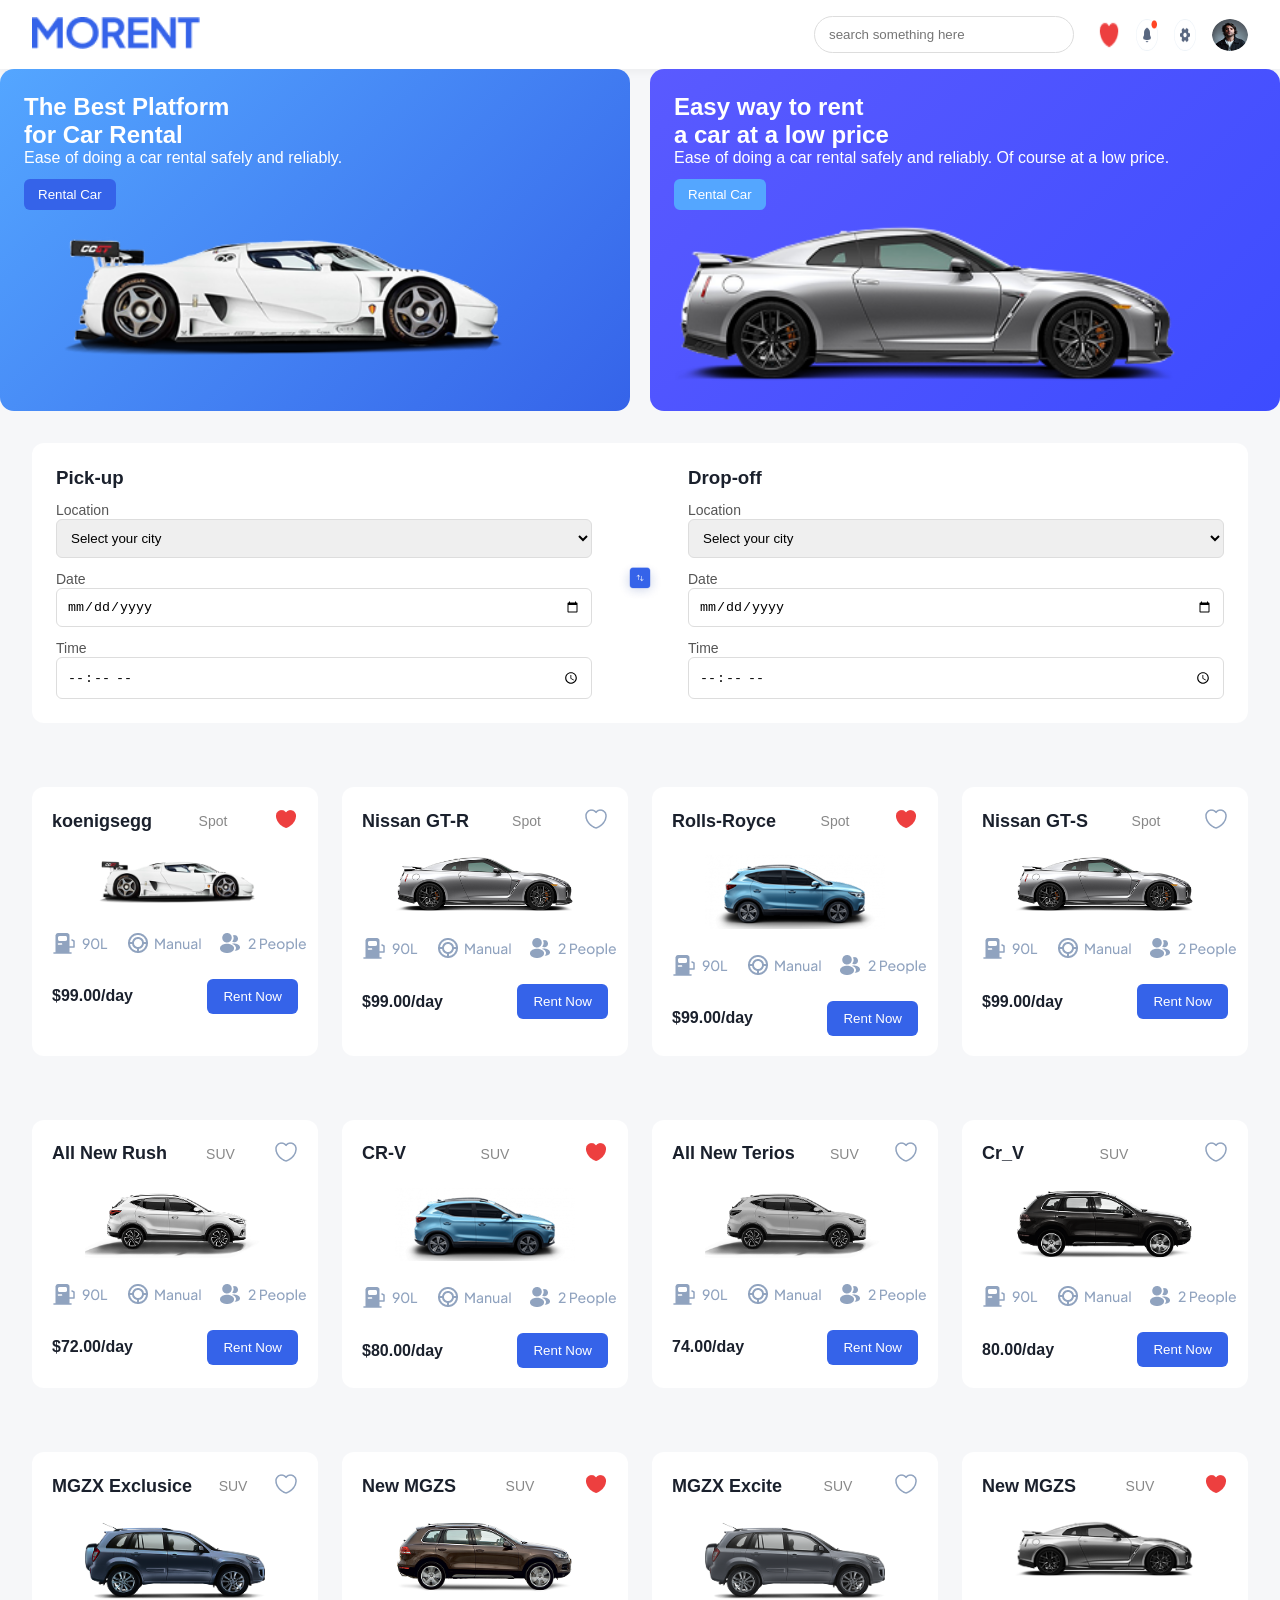
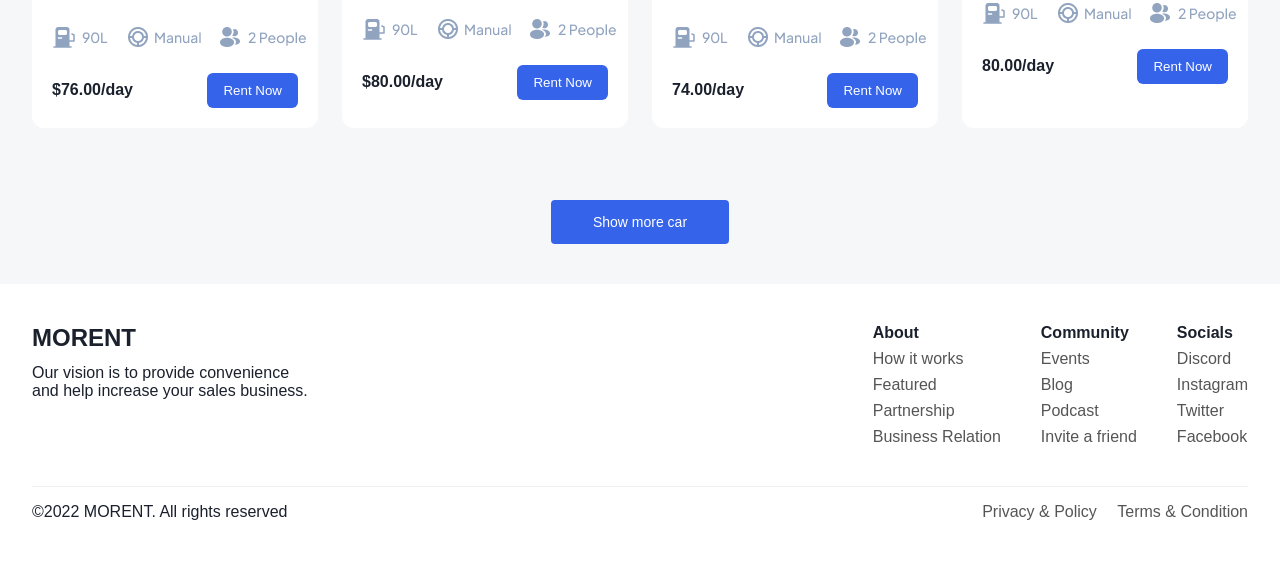
==== index.html @ 92821977 "[finalproject2]correcting my responsiveness and the html" ====
<!doctype html>
<html lang="en">
  <head>
    <meta charset="UTF-8" />
    <meta name="viewport" content="width=device-width, initial-scale=1.0" />
    <title>Car Rent Website Design</title>
    <link rel="stylesheet" href="styles/style.css" />
  </head>
  <body class="home-page">
    <header>
      <div>
        <img src="assets/Logo.png" alt="Logo" />
      </div>

      <nav id="navbar">
        <div class="nav-center">
          <form action="search">
            <input type="search" placeholder="search something here" aria-label="search" />
          </form>
        </div>

        <div class="nav-right">
          <img src="assets/Like.png" alt="like" class="nav-icon" />
          <img src="assets/Notification.png" alt="notification" class="nav-icon"/>
          <img src="assets/Settings.png" alt="setting" class="nav-icon" />
          <img src="assets/Profil.png" alt="profil" class="profil" />
        </div>

        <div class="mobile-nav mobile-only">
            <input type="search" placeholder="Search here..." class="mobile-search">
            <button class="mobile-menu">☰</button>
          </div>
      </nav>
    </header>

    <main>
      <section class="hero">
        <div class="hero-card blue">
          <h2>The Best Platform<br />for Car Rental</h2>
          <p>Ease of doing a car rental safely and reliably.</p>
          <button class="rent-you">Rental Car</button>
          <img src="assets/image 7.png" alt="car-image" />
        </div>
        <div class="hero-card dark">
          <h2>Easy way to rent<br />a car at a low price</h2>
          <p>
            Ease of doing a car rental safely and reliably. Of course at a low
            price.
          </p>
          <button class="rent-her">Rental Car</button>
          <img src="assets/image 8 (1).png" alt="car-image" />
        </div>
      </section>

      <section class="booking-section">
        <div class="pickup">
          <h3>Pick-up</h3>

          <div class="field">
            <label for="pickup-location">Location</label>
            <select id="pickup-location">
              <option>Select your city</option>
            </select>
          </div>

          <div class="field">
            <label for="pickup-date">Date</label>
            <input type="date" id="pickup-date" />
          </div>

          <div class="field">
            <label for="pickup-time">Time</label>
            <input type="Time" id="pickup-time" />
          </div>
        </div>

        <div class="switch-box">
          <img src="assets/Switch.png" alt="switch-box" />
        </div>

        <div class="pick-off">
          <h3>Drop-off</h3>

          <div class="field">
            <label for="pickup-location">Location</label>
            <select id="pickup-location">
              <option>Select your city</option>
            </select>
          </div>

          <div class="field">
            <label for="pickup-date">Date</label>
            <input type="date" id="pickup-date" />
          </div>

          <div class="field">
            <label for="pickup-time">Time</label>
            <input type="Time" id="pickup-time" />
          </div>
        </div>
      </section>

      <section class="spot">
        <div class="cards">
          <div class="car-header">
            <h3 class="car-name">koenigsegg</h3>
            <p class="car-type">Spot</p>
            <div>
              <img src="assets/Like.png" alt="like" />
            </div>
          </div>

          <div class="car-img">
            <img src="assets/image 7.png" alt="koenigsegg" />
          </div>
          <div>
            <img src="assets/Spesification.png" alt="" />
          </div>

          <div class="car-footer">
            <p class="price"><strong>$99.00/day</strong></p>
            <button class="rent-btn">Rent Now</button>
          </div>
        </div>

        <div class="cards">
          <div class="car-header">
            <h3 class="car-name">Nissan GT-R</h3>
            <p class="car-type">Spot</p>
            <div>
              <img src="assets/heart 2.png" alt="like" />
            </div>
          </div>

          <div class="car-img">
            <img src="assets/image 8.png" alt="Nissan GT-R" />
          </div>

          <div class="car-feature">
            <img src="assets/Spesification.png" alt="capacity" />
          </div>

          <div class="car-footer">
            <p class="price"><strong>$99.00/day</strong></p>
            <button class="rent-btn">Rent Now</button>
          </div>
        </div>

        <div class="cards">
          <div class="car-header">
            <h3 class="car-name">Rolls-Royce</h3>
            <p class="car-type">Spot</p>
            <div>
              <img src="assets/Like.png" alt="like" />
            </div>
          </div>

          <div class="car-img">
            <img src="assets/Car (1).png" alt="Rolls-Royce" />
          </div>

          <div class="car-feature">
            <img src="assets/Spesification.png" alt="capacity" />
          </div>

          <div class="car-footer">
            <p class="price"><strong>$99.00/day</strong></p>
            <button class="rent-btn">Rent Now</button>
          </div>
        </div>

        <div class="cards">
          <div class="car-header">
            <h3 class="car-name">Nissan GT-S</h3>
            <p class="car-type">Spot</p>
            <div>
              <img src="assets/heart 2.png" alt="like" />
            </div>
          </div>

          <div class="car-img">
            <img src="assets/image 8.png" alt="Nissan GT-R" />
          </div>

          <div class="car-feature">
            <img src="assets/Spesification.png" alt="capacity" />
          </div>

          <div class="car-footer">
            <p class="price"><strong>$99.00/day</strong></p>
            <button class="rent-btn">Rent Now</button>
          </div>
        </div>
      </section>

      <section class="suv">
        <div class="cards">
          <div class="car-header">
            <h3 class="car-name">All New Rush</h3>
            <p class="car-type">SUV</p>
            <div>
              <img src="assets/heart 2.png" alt="like" />
            </div>
          </div>

          <div class="car-img">
            <img src="assets/Car (2).png" alt="img-car" />
          </div>

          <div class="car-feature">
            <img src="assets/Spesification.png" alt="capacity" />
          </div>

          <div class="car-footer">
            <p class="price"><strong>$72.00/day</strong></p>
            <button class="rent-btn">Rent Now</button>
          </div>
        </div>

        <div class="cards">
          <div class="car-header">
            <h3 class="car-name">CR-V</h3>
            <p class="car-type">SUV</p>
            <div>
              <img src="assets/Like.png" alt="like" />
            </div>
          </div>

          <div class="car-img">
            <img src="assets/Car (3).png" alt="CR-V" />
          </div>

          <div class="car-feature">
            <img src="assets/Spesification.png" alt="capacity" />
          </div>

          <div class="car-footer">
            <p class="price"><strong>$80.00/day</strong></p>
            <button class="rent-btn">Rent Now</button>
          </div>
        </div>

        <div class="cards">
          <div class="car-header">
            <h3 class="car-name">All New Terios</h3>
            <p class="car-type">SUV</p>
            <div>
              <img src="assets/heart 2.png" alt="like" />
            </div>
          </div>

          <div class="car-img">
            <img src="assets/Car (4).png" alt="All New Terios" />
          </div>

          <div class="car-feature">
            <img src="assets/Spesification.png" alt="capacity" />
          </div>

          <div class="car-footer">
            <p class="price"><strong>74.00/day</strong></p>
            <button class="rent-btn">Rent Now</button>
          </div>
        </div>

        <div class="cards">
          <div class="car-header">
            <h3 class="car-name">Cr_V</h3>
            <p class="car-type">SUV</p>
            <div>
              <img src="assets/heart 2.png" alt="like" />
            </div>
          </div>

          <div class="car-img">
            <img src="assets/Car (5).png" alt="All New Terios" />
          </div>

          <div class="car-feature">
            <img src="assets/Spesification.png" alt="capacity" />
          </div>

          <div class="car-footer">
            <p class="price"><strong>80.00/day</strong></p>
            <button class="rent-btn">Rent Now</button>
          </div>
        </div>
      </section>

      <section class="suv-two">
        <div class="cards">
          <div class="car-header">
            <h3 class="car-name">MGZX Exclusice</h3>
            <p class="car-type">SUV</p>
            <div>
              <img src="assets/heart 2.png" alt="like" />
            </div>
          </div>

          <div class="car-img">
            <img src="assets/Car (6).png" alt="MGZX Exclusice" />
          </div>

          <div class="car-feature">
            <img src="assets/Spesification.png" alt="capacity" />
          </div>

          <div class="car-footer">
            <p class="price"><strong>$76.00/day</strong></p>
            <button class="rent-btn">Rent Now</button>
          </div>
        </div>

        <div class="cards">
          <div class="car-header">
            <h3 class="car-name">New MGZS</h3>
            <p class="car-type">SUV</p>
            <div>
              <img src="assets/Like.png" alt="like" />
            </div>
          </div>

          <div class="car-img">
            <img src="assets/Car (7).png" alt="New MGZS" />
          </div>

          <div class="car-feature">
            <img src="assets/Spesification.png" alt="capacity" />
          </div>

          <div class="car-footer">
            <p class="price"><strong>$80.00/day</strong></p>
            <button class="rent-btn">Rent Now</button>
          </div>
        </div>

        <div class="cards">
          <div class="car-header">
            <h3 class="car-name">MGZX Excite</h3>
            <p class="car-type">SUV</p>
            <div>
              <img src="assets/heart 2.png" alt="like" />
            </div>
          </div>

          <div class="car-img">
            <img src="assets/Car (8).png" alt="MGZX Excite" />
          </div>

          <div class="car-feature">
            <img src="assets/Spesification.png" alt="capacity" />
          </div>

          <div class="car-footer">
            <p class="price"><strong>74.00/day</strong></p>
            <button class="rent-btn">Rent Now</button>
          </div>
        </div>

        <div class="cards">          <div class="car-header">
            <h3 class="car-name">New MGZS</h3>
            <p class="car-type">SUV</p>
            <div>
              <img src="assets/Like.png" alt="like" />
            </div>
          </div>

          <div class="car-img">
            <img src="assets/Car (9).png" alt="New MGZS" />
          </div>

          <div class="car-feature">
            <img src="assets/Spesification.png" alt="capacity" />
          </div>

          <!--car-footer-->
          <div class="car-footer">
            <p class="price"><strong>80.00/day</strong></p>
            <button class="rent-btn">Rent Now</button>
          </div>
        </div>
      </section>
          
      <div class="show-more-wrapper">
       <a href="./Final2/index.html"><button class="show-more-btn">Show more car</button></a>
     </div>

      <footer class="footer">
        <div class="footer-container">
          <!-- Left: Brand -->
          <div class="footer-brand">
            <h2>MORENT</h2>
            <p>
              Our vision is to provide convenience<br />
              and help increase your sales business.
            </p>
          </div>

          <!-- Right: Links -->
          <div class="footer-links">
            <div class="footer-column">
              <h4>About</h4>
              <ul>
                <li>How it works</li>
                <li>Featured</li>
                <li>Partnership</li>
                <li>Business Relation</li>
              </ul>
            </div>

            <div class="footer-column">
              <h4>Community</h4>
              <ul>
                <li>Events</li>
                <li>Blog</li>
                <li>Podcast</li>
                <li>Invite a friend</li>
              </ul>
            </div>

            <div class="footer-column">
              <h4>Socials</h4>
              <ul>
                <li>Discord</li>
                <li>Instagram</li>
                <li>Twitter</li>
                <li>Facebook</li>
              </ul>
            </div>
          </div>
        </div>

        <!-- Bottom -->
        <div class="footer-bottom">
          <p>©️2022 MORENT. All rights reserved</p>

          <div class="footer-policy">
            <a href="#">Privacy & Policy</a>
            <a href="#">Terms & Condition</a>
          </div>
        </div>
      </footer>
    </main>
  </body>
</html>
---- styles/style.css ----
* {
  margin: 0;
  padding: 0;
  box-sizing: border-box;
}

body {
  font-family: Poppins, sans-serif;
  background: #f6f7f9;
  color: #1a202c;
}

header {
  background: #fff;
  padding: 16px 32px;
  display: flex;
  align-items: center;
  justify-content: space-between;
  box-shadow: 0 2px 10px rgba(0, 0, 0, 0.05);
}

header img {
  height: 32px;
}

#navbar {
  display: flex;
  align-items: center;
  gap: 24px;
}

.nav-center input {
  padding: 10px 14px;
  width: 260px;
  border-radius: 20px;
  border: 1px solid #ddd;
  outline: none;
}

.nav-right {
  display: flex;
  align-items: center;
  gap: 16px;
}

.nav-icon {
  width: 22px;
  cursor: pointer;
}

.desktop-only {
  display: inline-block;
}

.mobile-nav {
  display: none;
}

.profil {
  width: 36px;
  border-radius: 50%;
}

.hero {
  display: grid;
  grid-template-columns: repeat(2, 1fr);
  gap: 20px;
  margin-bottom: 24px;
}

.hero-card {
  border-radius: 14px;
  padding: 24px;
  color: #fff;
  position: relative;
}

.hero-card img {
  margin-top: 12px;
  width: 87%;
}

.blue {
  background: linear-gradient(135deg, #54a6ff, #3563e9);
}

.dark {
  background: linear-gradient(135deg, #5a5aff, #3d4cff);
}

.hero-card button {
  margin-top: 12px;
  padding: 8px 14px;
  border: none;
  border-radius: 6px;
  cursor: pointer;
}

.filter {
  display: flex;
  justify-content: space-between;
  align-items: center;
  background: #fff;
  padding: 16px;
  border-radius: 12px;
  margin-bottom: 24px;
}

.swap {
  background: #3563e9;
  color: #fff;
  border: none;
  padding: 10px;
  border-radius: 50%;
}

.booking-section {
  background: #fff;
  margin: 32px;
  padding: 24px;
  border-radius: 12px;
  display: flex;
  align-items: center;
  justify-content: space-between;
  gap: 24px;
}

.pickup,
.pick-off {
  flex: 1;
}

.field {
  margin-top: 12px;
}

.field label {
  font-size: 14px;
  color: #555;
}

.field input,
.field select {
  width: 100%;
  padding: 10px;
  border-radius: 6px;
  border: 1px solid #ddd;
}

.switch-box img {
  width: 48px;
}

.spot,
.suv,
.suv-two {
  display: grid;
  grid-template-columns: repeat(auto-fit, minmax(250px, 1fr));
  gap: 24px;
  padding: 32px;
}

.cards {
  background: #fff;
  padding: 20px;
  border-radius: 12px;
}

.car-header {
  display: flex;
  justify-content: space-between;
  align-items: center;
}

.car-name {
  font-size: 18px;
  font-weight: 600;
}

.car-type {
  font-size: 14px;
  color: #888;
}

.car-img {
  text-align: center;
  margin: 20px 0;
}

.car-img img {
  max-width: 180px;
}

.car-feature {
  display: inline-block;
  margin-right: 12px;
}

.car-footer {
  display: flex;
  justify-content: space-between;
  align-items: center;
  margin-top: 20px;
}

.rent-her {
  background: #54a6ff;
  color: #fff;
}

.rent-you {
  background: #3563e9;
  color: #fff;
}

.rent-btn {
  background: #3563e9;
  color: #fff;
  border: none;
  padding: 10px 16px;
  border-radius: 6px;
  cursor: pointer;
}

.show-more-wrapper {
  display: flex;
  justify-content: center; 
  align-items: center;
  margin: 40px 0;          
}

.show-more-btn {
  background-color: #3563e9;
  color: white;
  padding: 12px 40px;
  border: 2px solid #3563e9;
  border-radius: 4px;
  font-size: 14px;
  cursor: pointer;
  transition: 0.3s ease;
}

.show-more-btn:hover {
  background-color: white;
  color: #3563e9;
}

.footer {
  background: #fff;
  padding: 40px 32px;
  margin-top: 40px;
}

.footer-container {
  display: flex;
  justify-content: space-between;
  flex-wrap: wrap;
  gap: 32px;
}

.footer-brand h2 {
  margin-bottom: 12px;
}

.footer-links {
  display: flex;
  gap: 40px;
}

.footer-column ul {
  list-style: none;
}

.footer-column li {
  margin: 8px 0;
  color: #555;
}

.footer-bottom {
  margin-top: 32px;
  display: flex;
  justify-content: space-between;
  border-top: 1px solid #eee;
  padding-top: 16px;
}

.footer-policy a {
  margin-left: 16px;
  text-decoration: none;
  color: #555;
}

@media (max-width: 768px) {
  .desktop-only {
    display: none;
  }

  .mobile-only {
    display: flex;
    gap: 10px;
    align-items: center;
  }

  .mobile-search {
    flex: 1;
    padding: 8px 12px;
    border-radius: 20px;
    border: 1px solid #ccc;
  }

  .mobile-menu {
    padding: 8px 12px;
    border-radius: 50%;
    background: #3563e9;
    color: white;
    border: none;
    font-size: 1.2rem;
    cursor: pointer;
  }

  .nav-right {
    display: none;
  }

  .nav-center {
    display: none;
  }

  header {
    flex-direction: column;
    gap: 16px;
  }

  .hero {
    display: flex;
    flex-direction: column;
    justify-content: center;
  }

  .hero-card.dark {
    display: none;
 }

  .hero img {
    margin-top: 20px;
  }

  .booking-section {
    flex-direction: column;
  }

  .footer-container {
    flex-direction: column;
  }

  .footer-bottom {
    flex-direction: column;
    gap: 12px;
  }
}
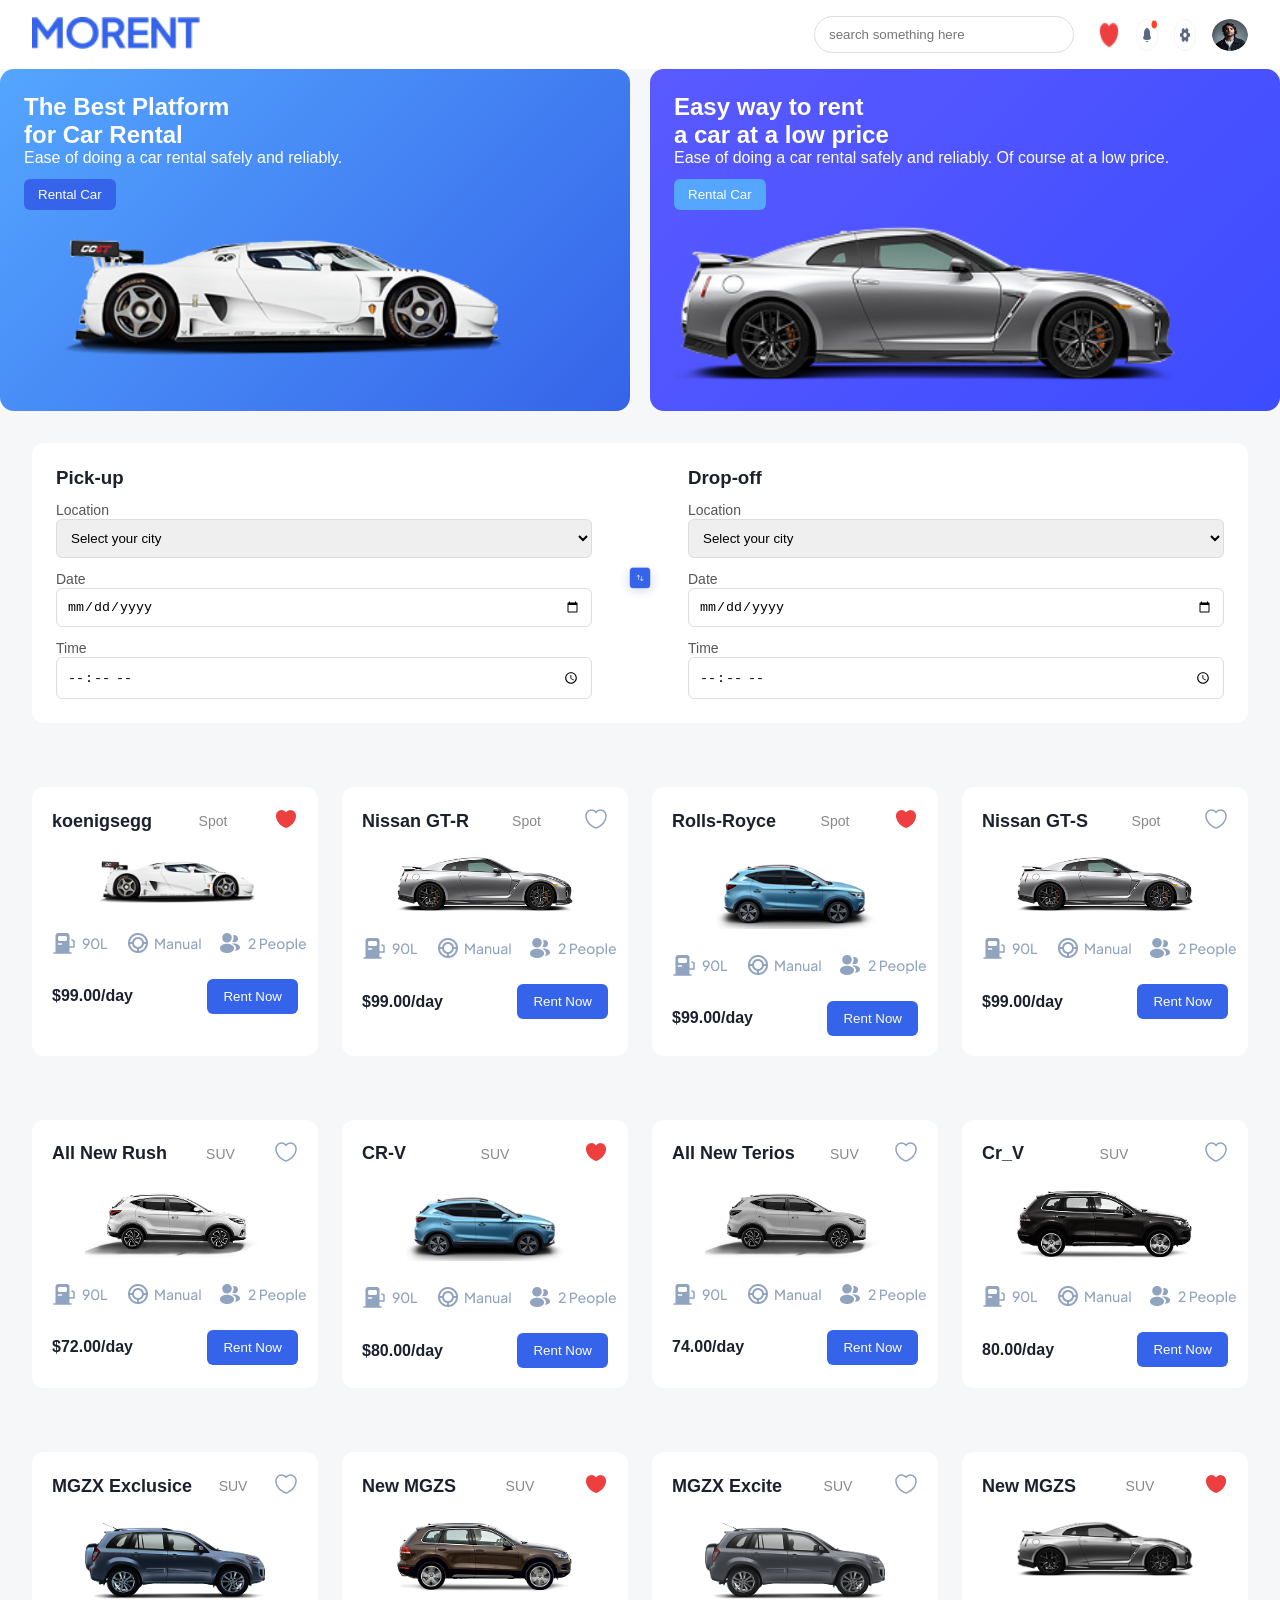
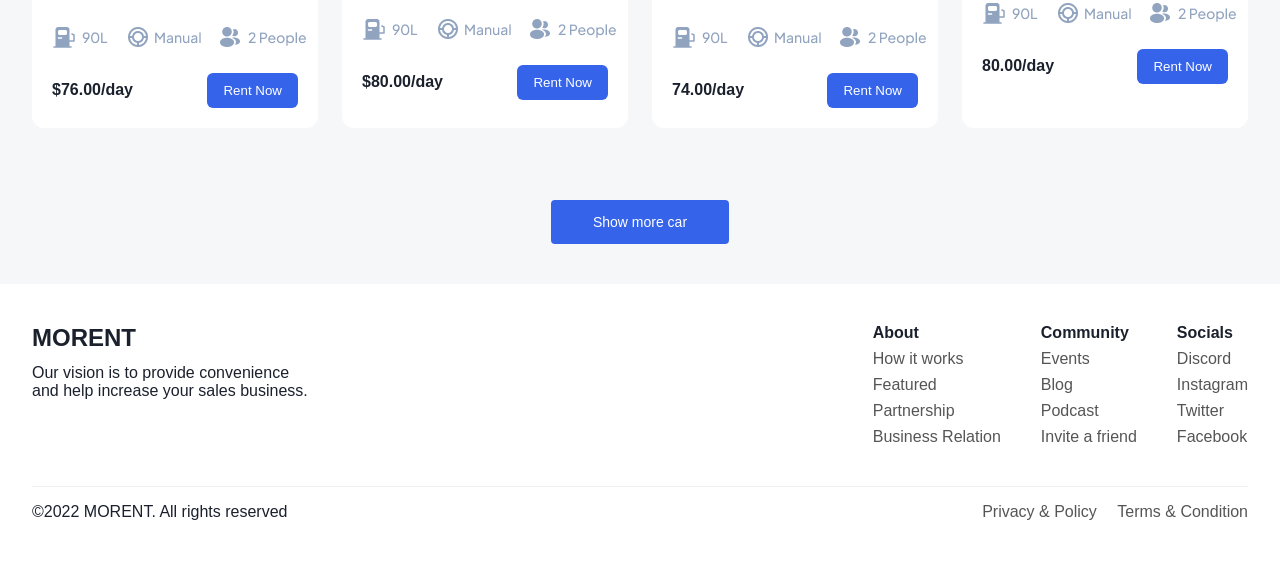
==== commit 4f2f9bf9: "[finalproject2]correcting my responsiveness and the html" ====
--- a/index.html
+++ b/index.html
@@ -82,19 +82,19 @@
           <h3>Drop-off</h3>
 
           <div class="field">
-            <label for="pickup-location">Location</label>
+            <label for="carry">Location</label>
             <select id="pickup-location">
               <option>Select your city</option>
             </select>
           </div>
 
           <div class="field">
-            <label for="pickup-date">Date</label>
+            <label for="date">Date</label>
             <input type="date" id="pickup-date" />
           </div>
 
           <div class="field">
-            <label for="pickup-time">Time</label>
+            <label for="time">Time</label>
             <input type="Time" id="pickup-time" />
           </div>
         </div>
@@ -435,8 +435,8 @@
           <p>©️2022 MORENT. All rights reserved</p>
 
           <div class="footer-policy">
-            <a href="#">Privacy & Policy</a>
-            <a href="#">Terms & Condition</a>
+            <a href="#">Privacy &amp; Policy</a>
+            <a href="#">Terms &amp; Condition</a>
           </div>
         </div>
       </footer>
--- a/styles/style.css
+++ b/styles/style.css
@@ -16,7 +16,7 @@
   display: flex;
   align-items: center;
   justify-content: space-between;
-  box-shadow: 0 2px 10px rgba(0, 0, 0, 0.05);
+  box-shadow: 0 2px 10px rgba(0 0 0 5%);
 }
 
 header img {
@@ -224,9 +224,10 @@
 
 .show-more-wrapper {
   display: flex;
-  justify-content: center; 
-  align-items: center;
-  margin: 40px 0;          
+  justify-content: center;
+
+  align-items: center;
+  margin: 40px 0;    
 }
 
 .show-more-btn {
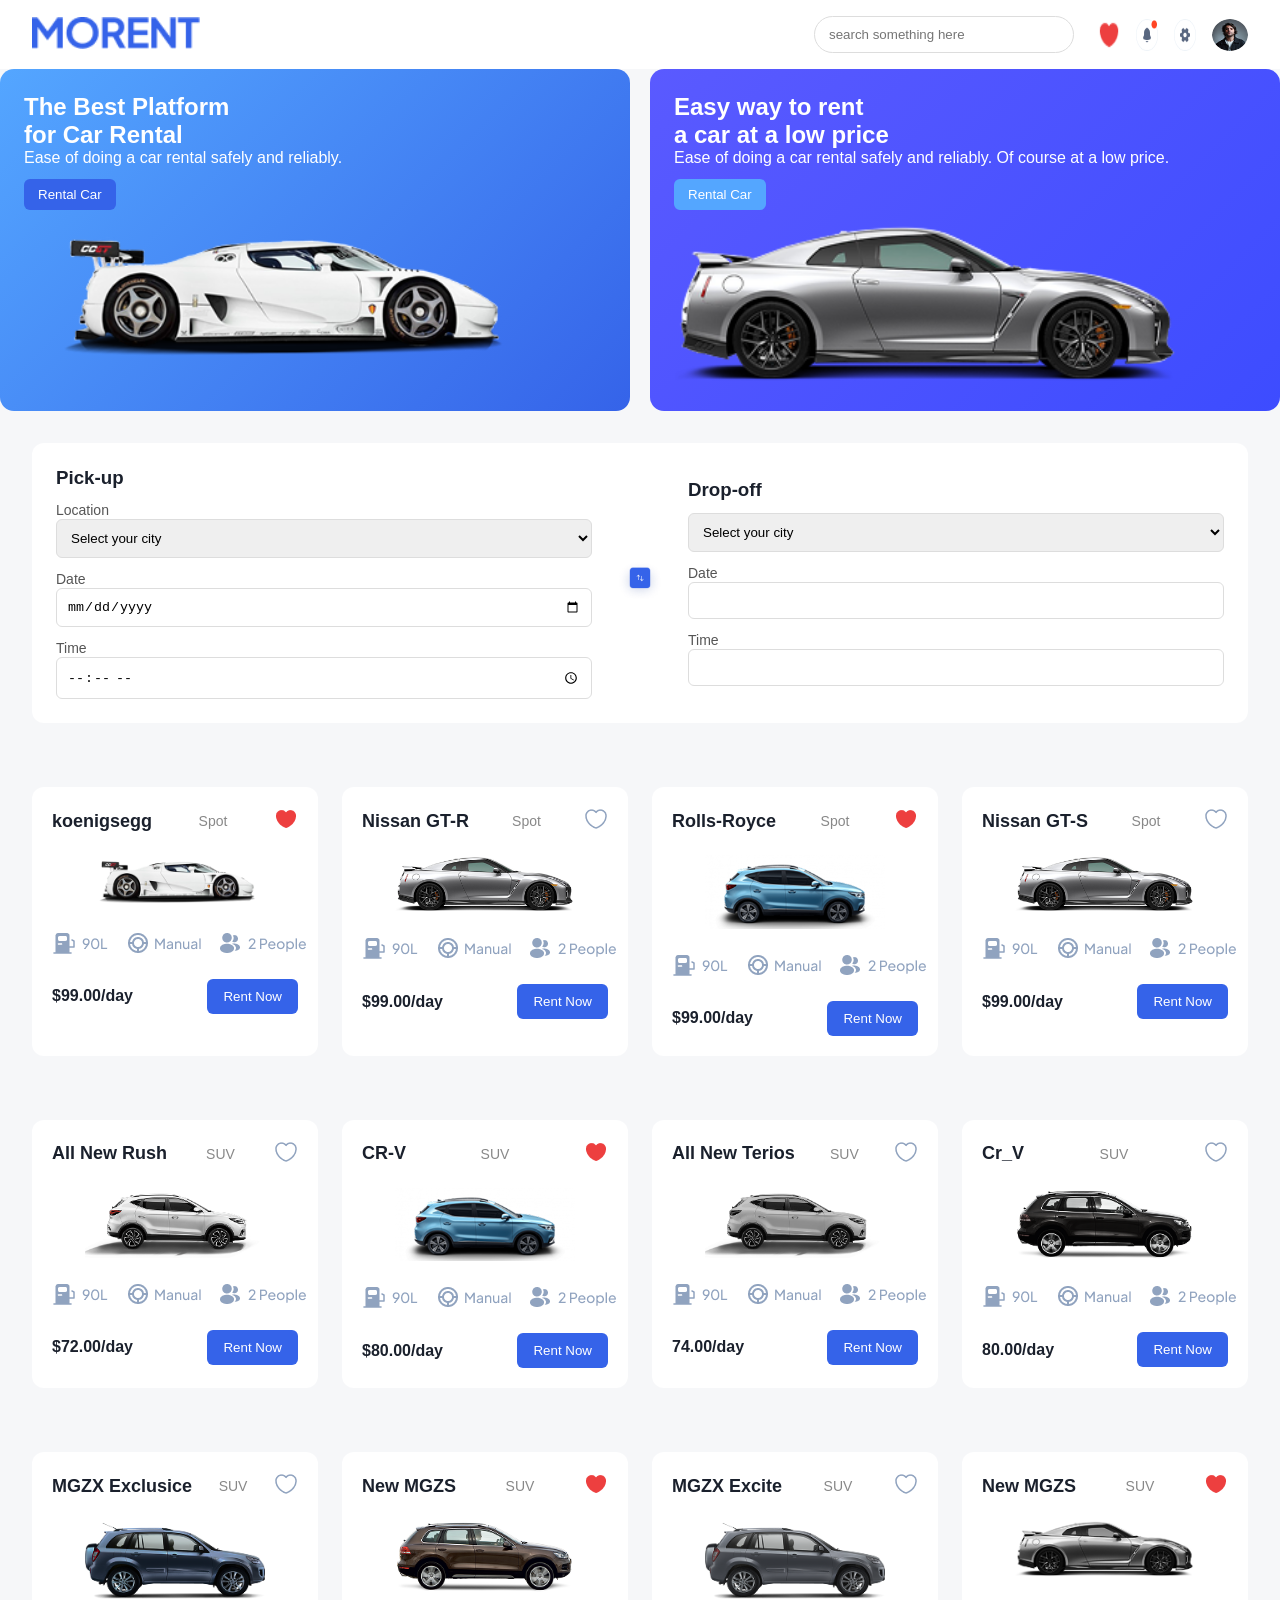
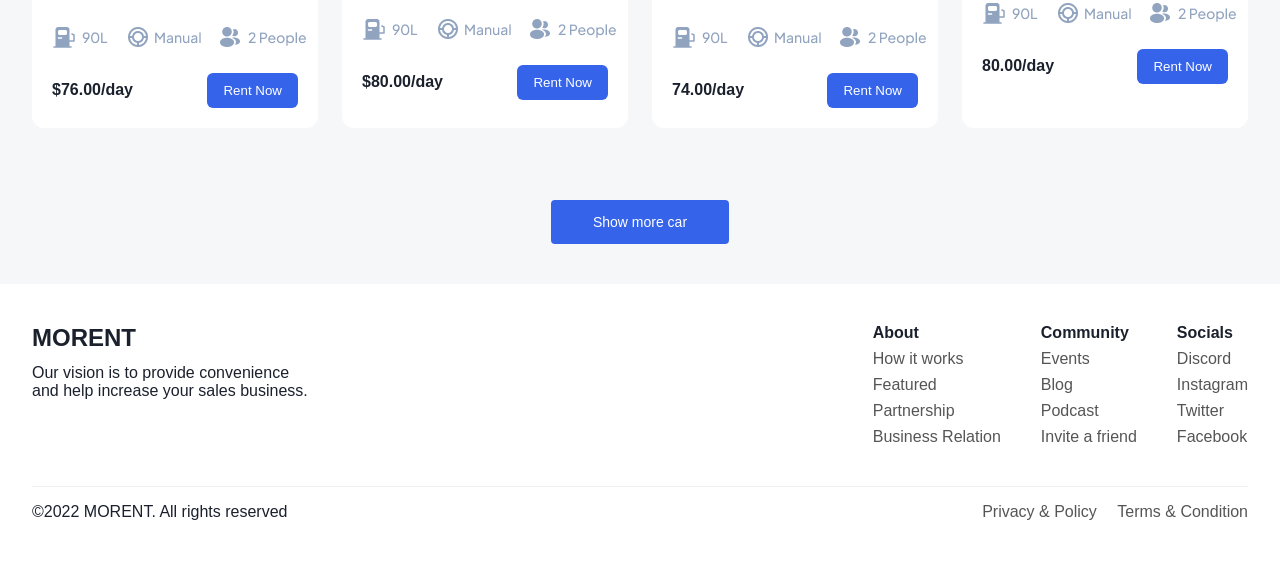
==== commit 4d7578b3: "[finalproject2]correcting my responsiveness and the html" ====
--- a/index.html
+++ b/index.html
@@ -82,20 +82,19 @@
           <h3>Drop-off</h3>
 
           <div class="field">
-            <label for="carry">Location</label>
             <select id="pickup-location">
               <option>Select your city</option>
             </select>
           </div>
 
           <div class="field">
-            <label for="date">Date</label>
-            <input type="date" id="pickup-date" />
-          </div>
-
-          <div class="field">
-            <label for="time">Time</label>
-            <input type="Time" id="pickup-time" />
+            <label for="data">Date</label>
+            <input type="data" id="pickup-date" />
+          </div>
+
+          <div class="field">
+            <label for="timer">Time</label>
+            <input type="Timer" id="pickup-time" />
           </div>
         </div>
       </section>
--- a/styles/style.css
+++ b/styles/style.css
@@ -225,9 +225,8 @@
 .show-more-wrapper {
   display: flex;
   justify-content: center;
-
-  align-items: center;
-  margin: 40px 0;    
+  align-items: center;
+  margin: 40px 0;
 }
 
 .show-more-btn {
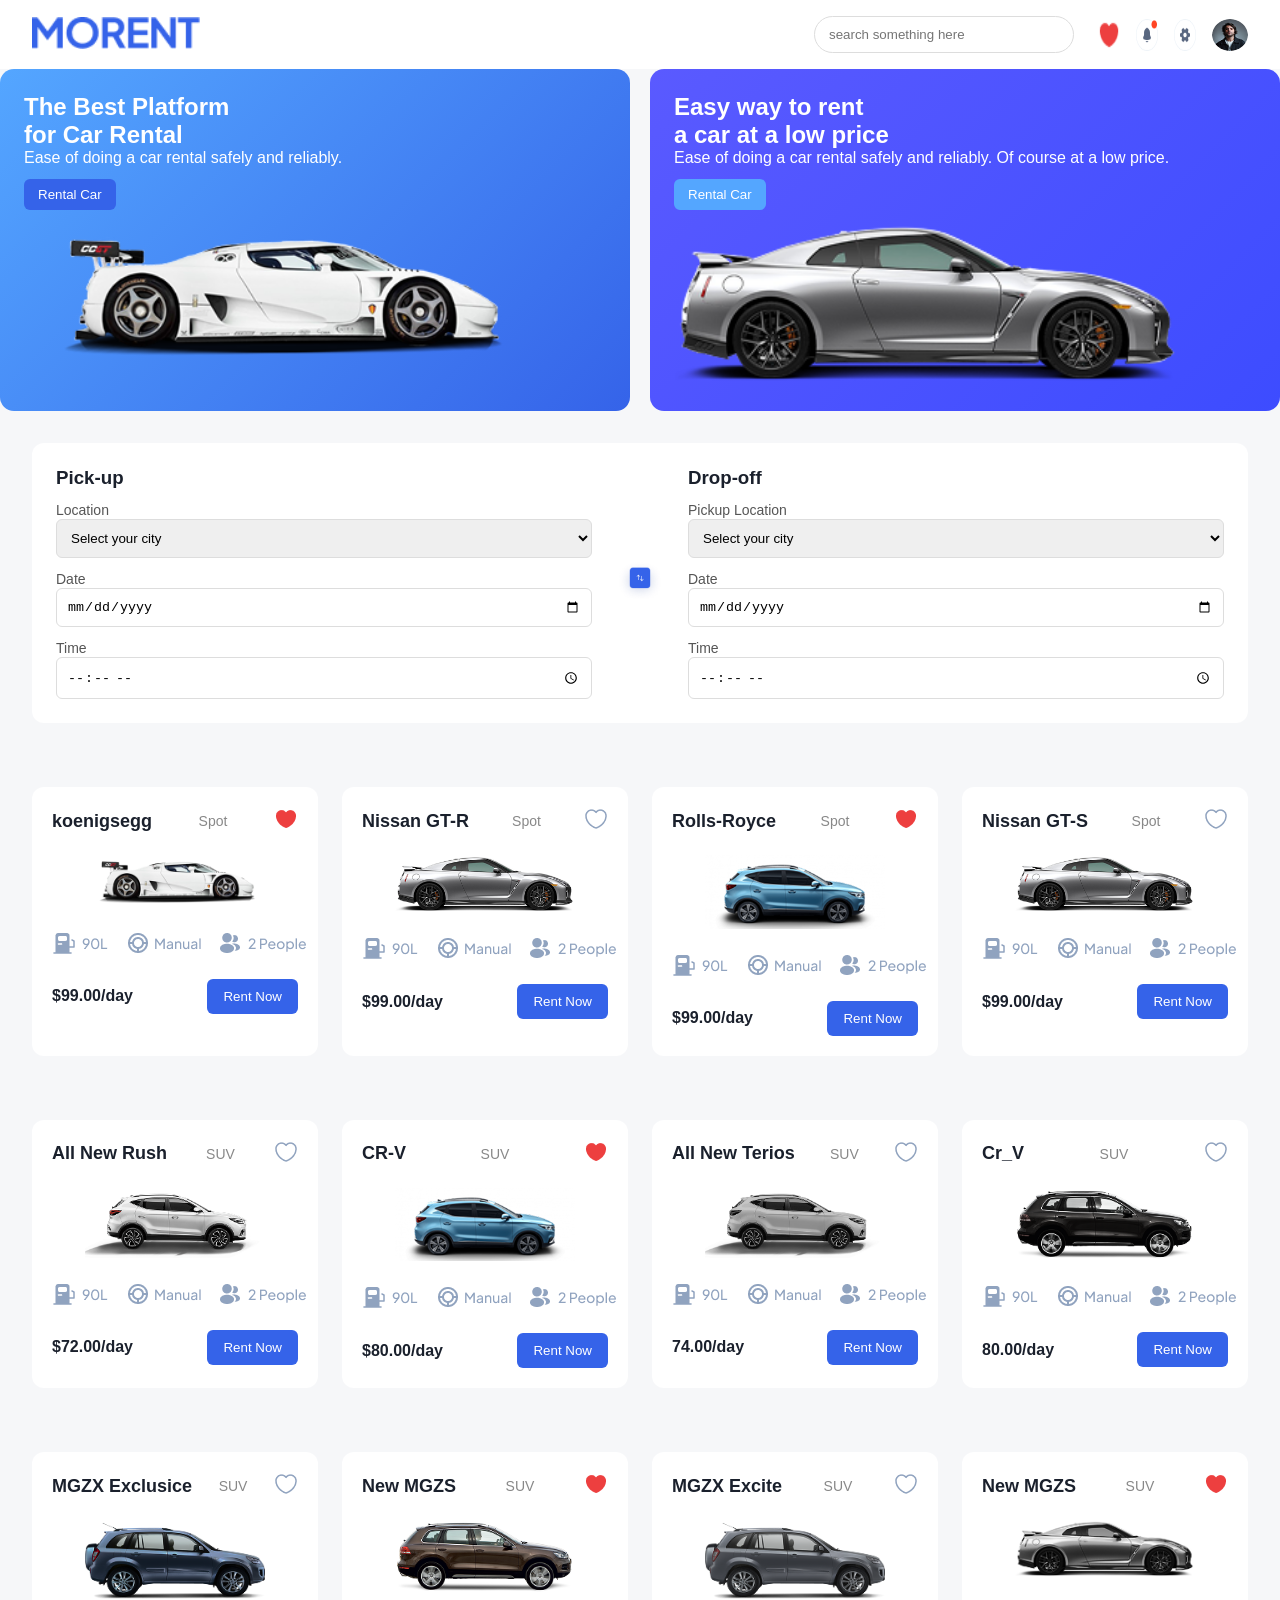
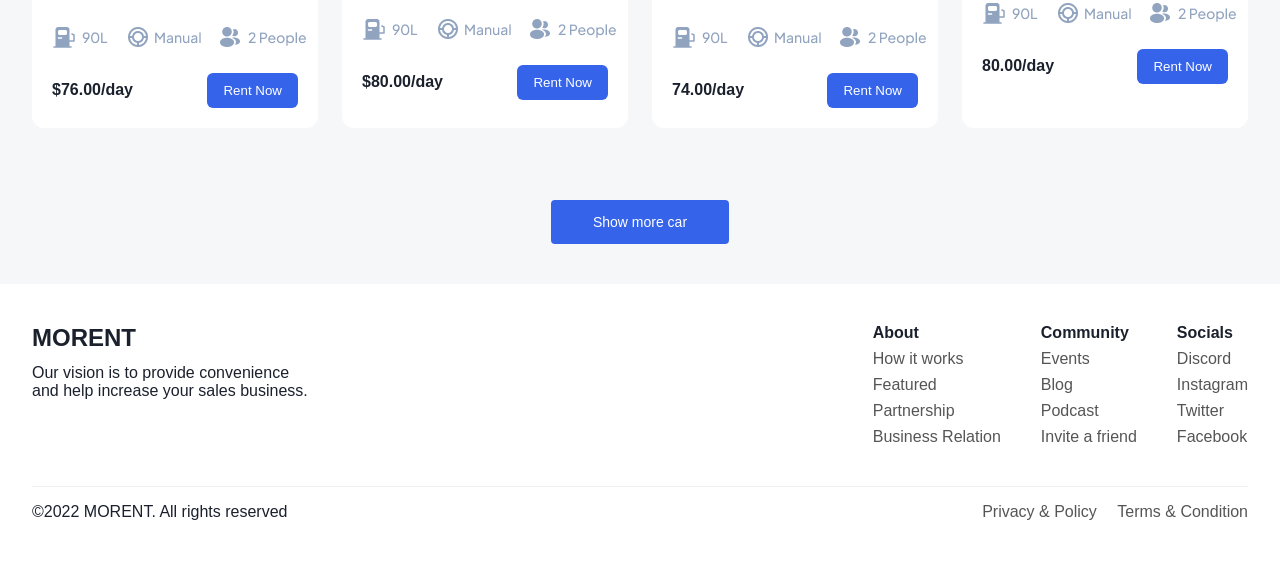
==== commit 092839c8: "[finalproject2]correcting my responsiveness and the html" ====
--- a/index.html
+++ b/index.html
@@ -81,23 +81,23 @@
         <div class="pick-off">
           <h3>Drop-off</h3>
 
-          <div class="field">
-            <select id="pickup-location">
-              <option>Select your city</option>
-            </select>
-          </div>
-
-          <div class="field">
-            <label for="data">Date</label>
-            <input type="data" id="pickup-date" />
-          </div>
-
-          <div class="field">
-            <label for="timer">Time</label>
-            <input type="Timer" id="pickup-time" />
-          </div>
-        </div>
-      </section>
+            <div class="field">
+              <label for="pickup-location">Pickup Location</label>
+              <select id="pickup-location">
+                <option>Select your city</option>
+              </select>
+            </div>
+          
+            <div class="field">
+              <label for="pickup-date">Date</label>
+              <input type="date" id="pickup-date" />
+            </div>
+          
+            <div class="field">
+              <label for="pickup-time">Time</label>
+              <input type="time" id="pickup-time" />
+            </div>
+          </section>
 
       <section class="spot">
         <div class="cards">
--- a/styles/style.css
+++ b/styles/style.css
@@ -339,7 +339,7 @@
 
   .hero-card.dark {
     display: none;
- }
+  }
 
   .hero img {
     margin-top: 20px;
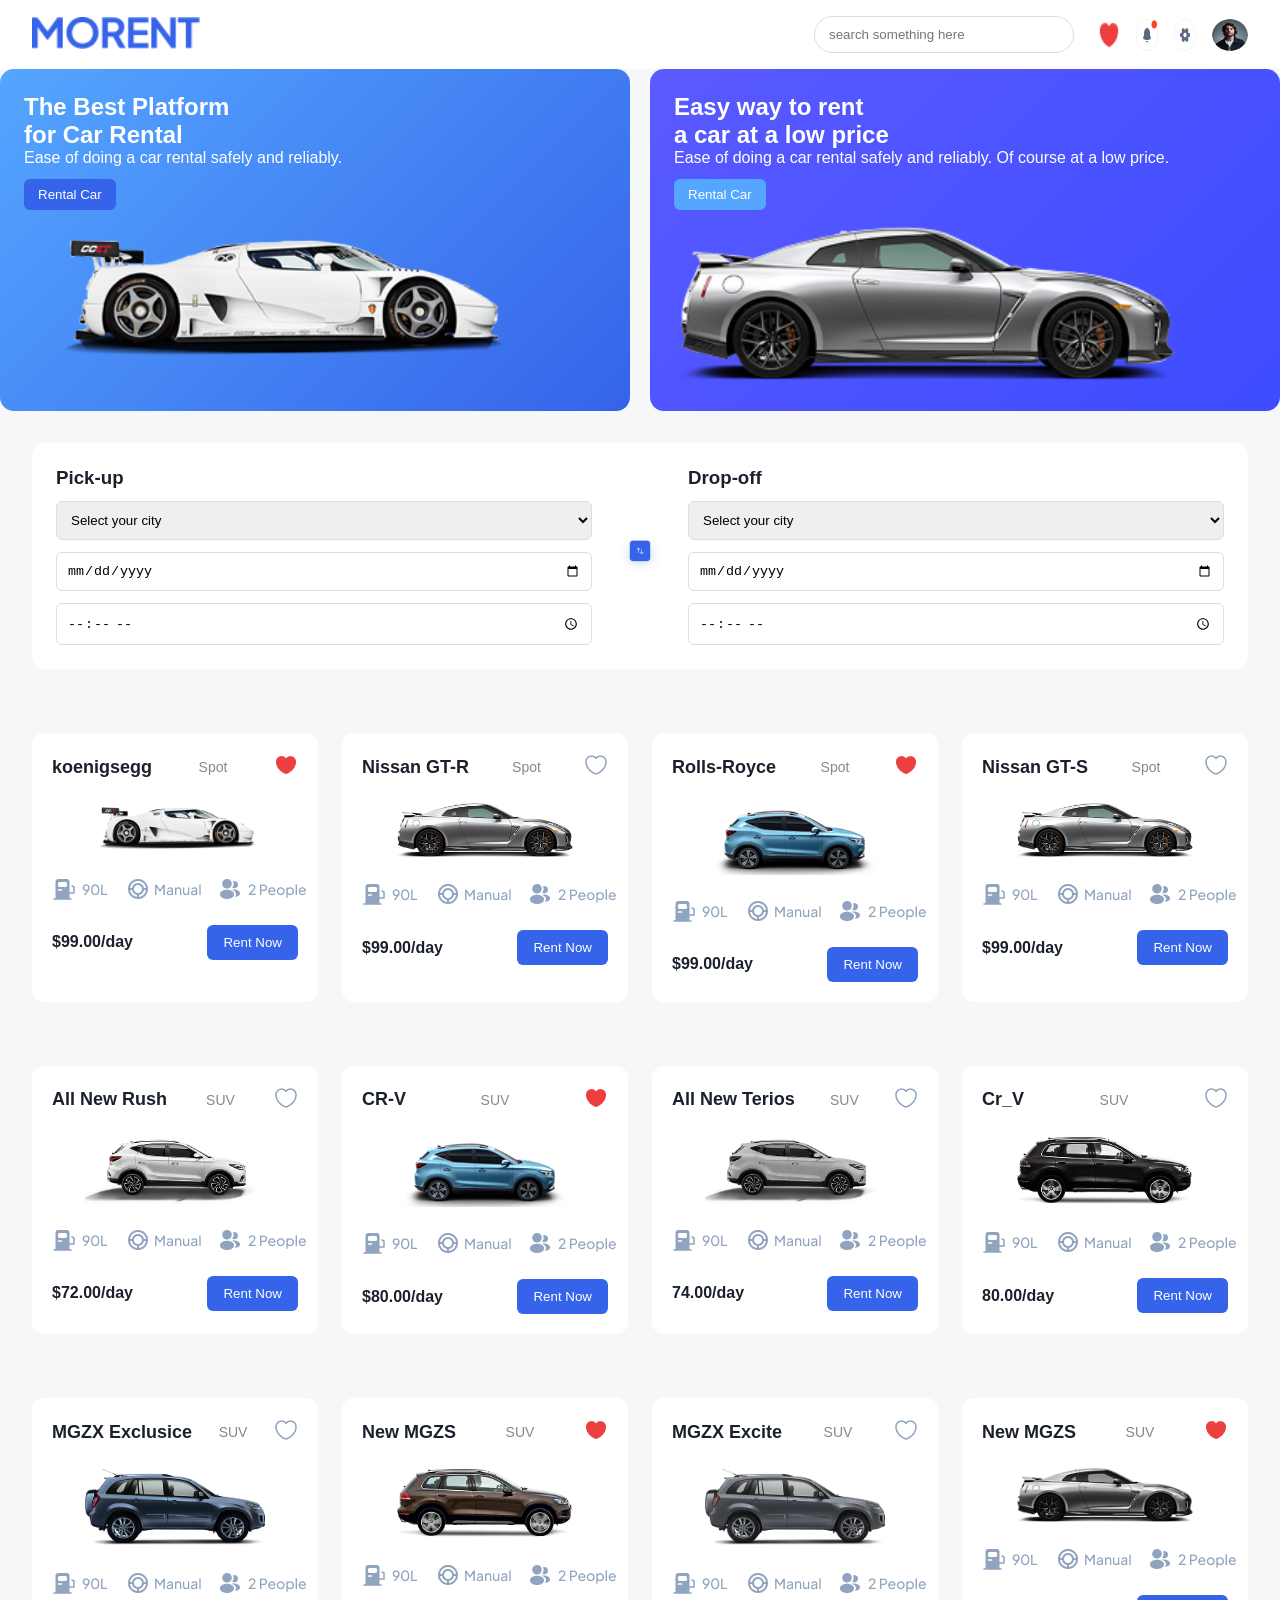
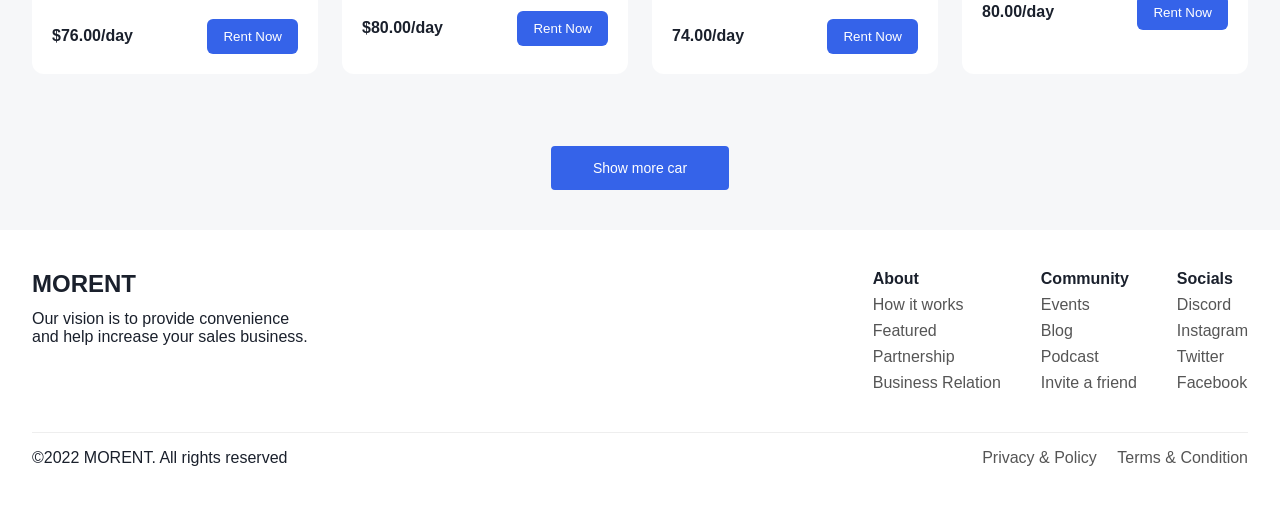
==== commit 131bc8e4: "[finalproject2]correcting my responsiveness and the html" ====
--- a/index.html
+++ b/index.html
@@ -57,19 +57,16 @@
           <h3>Pick-up</h3>
 
           <div class="field">
-            <label for="pickup-location">Location</label>
             <select id="pickup-location">
               <option>Select your city</option>
             </select>
           </div>
 
           <div class="field">
-            <label for="pickup-date">Date</label>
             <input type="date" id="pickup-date" />
           </div>
 
           <div class="field">
-            <label for="pickup-time">Time</label>
             <input type="Time" id="pickup-time" />
           </div>
         </div>
@@ -82,21 +79,19 @@
           <h3>Drop-off</h3>
 
             <div class="field">
-              <label for="pickup-location">Pickup Location</label>
               <select id="pickup-location">
                 <option>Select your city</option>
               </select>
             </div>
           
             <div class="field">
-              <label for="pickup-date">Date</label>
               <input type="date" id="pickup-date" />
             </div>
           
             <div class="field">
-              <label for="pickup-time">Time</label>
               <input type="time" id="pickup-time" />
             </div>
+        </div>
           </section>
 
       <section class="spot">
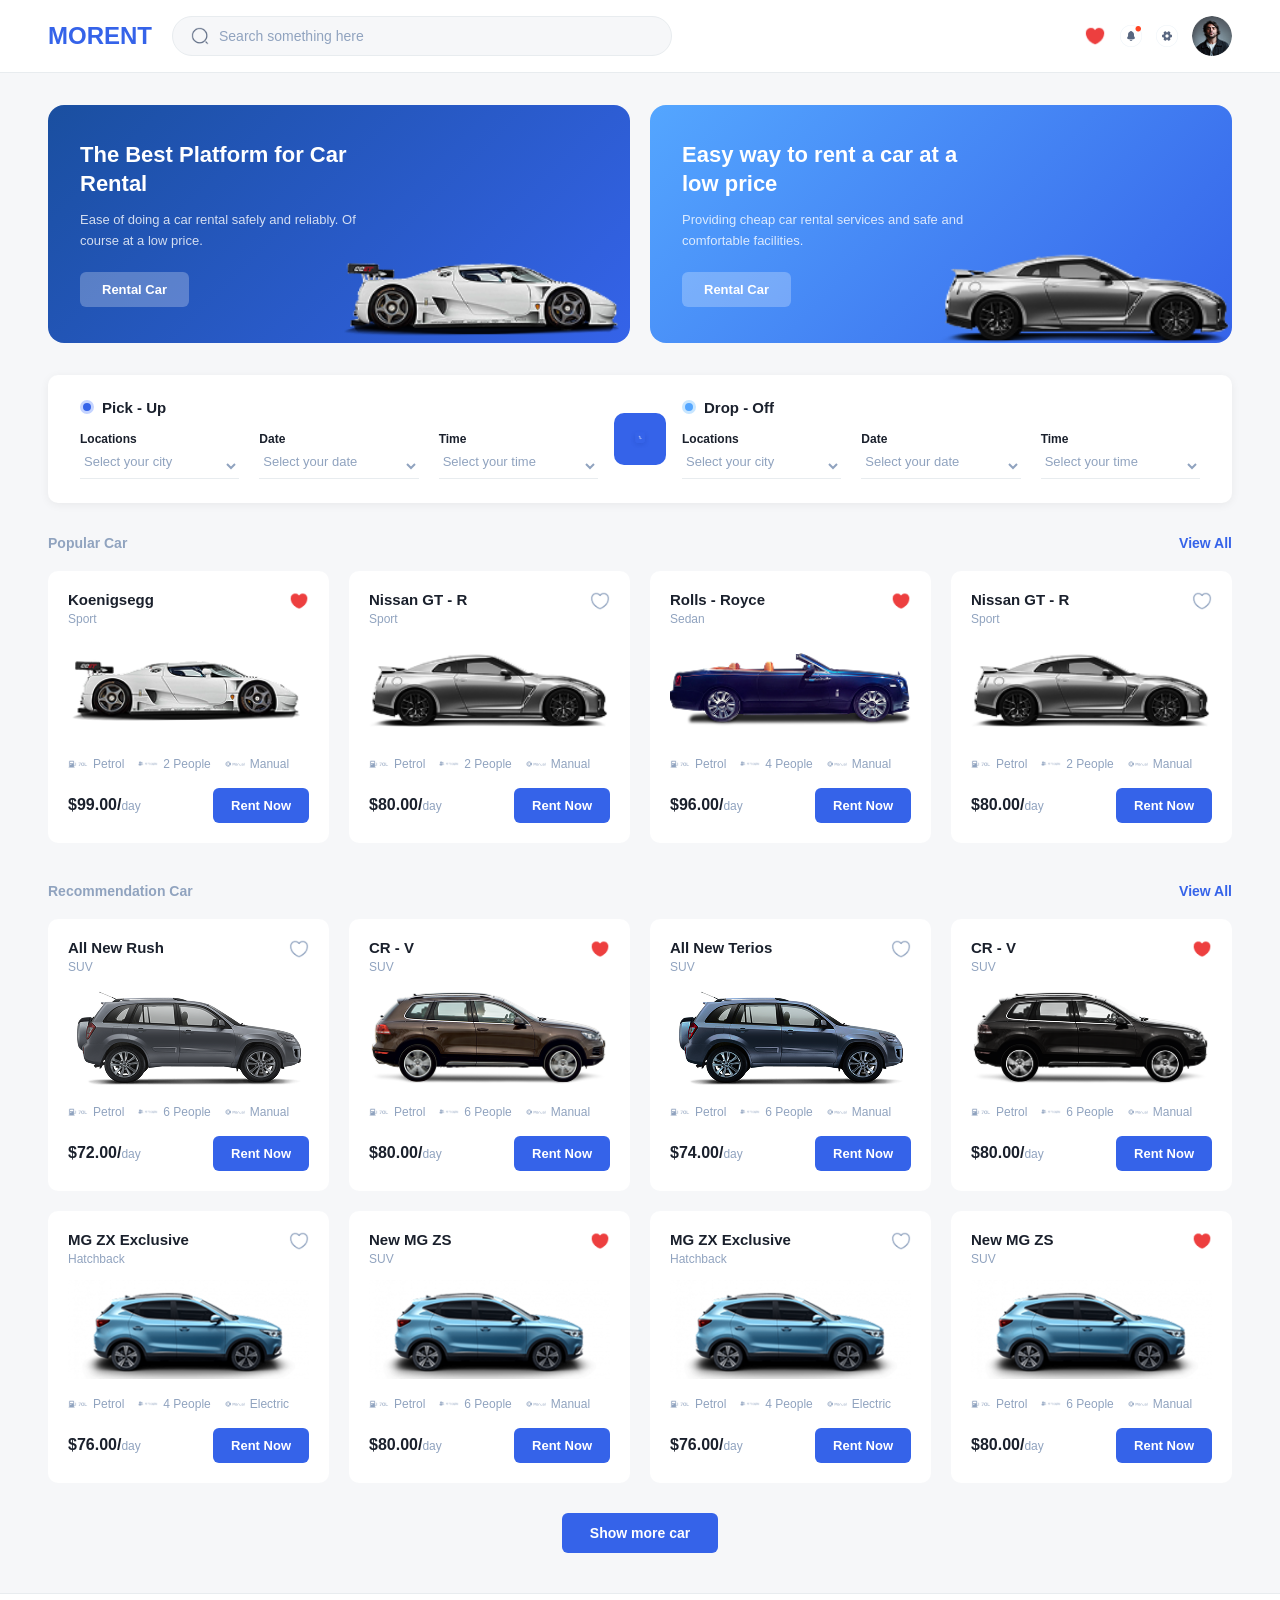
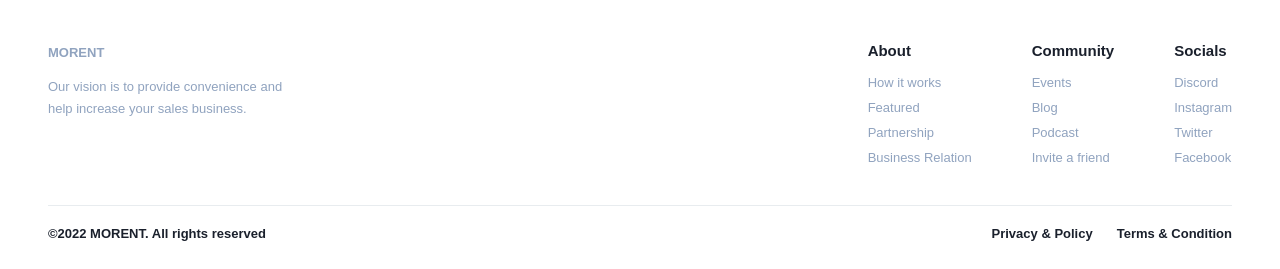
==== commit 4201a71b: "[final project2.0] solving problems on htlm css and the responsiveness too" ====
--- a/index.html
+++ b/index.html
@@ -1,439 +1,402 @@
-<!doctype html>
+<!DOCTYPE html>
 <html lang="en">
-  <head>
-    <meta charset="UTF-8" />
-    <meta name="viewport" content="width=device-width, initial-scale=1.0" />
-    <title>Car Rent Website Design</title>
-    <link rel="stylesheet" href="styles/style.css" />
-  </head>
-  <body class="home-page">
-    <header>
+<head>
+  <meta charset="UTF-8" />
+  <meta name="viewport" content="width=device-width, initial-scale=1.0" />
+  <title>Car Rent</title>
+  <link rel="stylesheet" href="styles/style.css" />
+</head>
+<body>
+
+  <nav class="navbar">
+    <div class="nav-logo">MORENT</div>
+    <div class="nav-search">
+      <img src="assets/search-normal.png" alt="search" />
+      <input type="text" placeholder="Search something here" />
+    </div>
+    <div class="nav-right">
+      <img src="assets/Like.png"         alt="favorites"     class="nav-icon" />
+      <img src="assets/Notification.png" alt="notifications" class="nav-icon" />
+      <img src="assets/Settings.png"     alt="settings"      class="nav-icon" />
+      <img src="assets/Profil.png"       alt="profile"       class="nav-avatar" />
+    </div>
+  </nav>
+
+
+  <section class="hero-section">
+    <div class="hero-card hero-blue">
+      <div class="hero-text">
+        <h2>The Best Platform for Car Rental</h2>
+        <p>Ease of doing a car rental safely and reliably. Of course at a low price.</p>
+        <a href="#" class="hero-btn">Rental Car</a>
+      </div>
+      <img src="assets/car (1).png" alt="Car" class="hero-car-img" />
+    </div>
+    <div class="hero-card hero-light">
+      <div class="hero-text">
+        <h2>Easy way to rent a car at a low price</h2>
+        <p>Providing cheap car rental services and safe and comfortable facilities.</p>
+        <a href="#" class="hero-btn">Rental Car</a>
+      </div>
+      <img src="assets/Car (9).png" alt="Car" class="hero-car-img" />
+    </div>
+  </section>
+
+
+  <section class="booking-bar">
+    <div class="booking-side">
+      <p class="booking-title">
+        <span class="dot dot-blue"></span> Pick - Up
+      </p>
+      <div class="booking-fields">
+        <div class="booking-field">
+          <label>Locations</label>
+          <select><option>Select your city</option><option>New York</option></select>
+        </div>
+        <div class="booking-field">
+          <label>Date</label>
+          <select><option>Select your date</option></select>
+        </div>
+        <div class="booking-field">
+          <label>Time</label>
+          <select><option>Select your time</option></select>
+        </div>
+      </div>
+    </div>
+
+    <button class="swap-btn">
+      <img src="assets/Switch.png" alt="swap" class="switch-wi" />
+    </button>
+
+    <div class="booking-side">
+      <p class="booking-title">
+        <span class="dot dot-light"></span> Drop - Off
+      </p>
+      <div class="booking-fields">
+        <div class="booking-field">
+          <label>Locations</label>
+          <select><option>Select your city</option><option>New York</option></select>
+        </div>
+        <div class="booking-field">
+          <label>Date</label>
+          <select><option>Select your date</option></select>
+        </div>
+        <div class="booking-field">
+          <label>Time</label>
+          <select><option>Select your time</option></select>
+        </div>
+      </div>
+    </div>
+  </section>
+
+  <section class="cars-section">
+    <div class="section-header">
+      <p class="section-label">Popular Car</p>
+      <a href="#" class="view-all">View All</a>
+    </div>
+
+    <div class="cars-grid four-cols">
+
+      <div class="car-card">
+        <div class="card-top">
+          <div>
+            <h4>Koenigsegg</h4>
+            <p class="car-type">Sport</p>
+          </div>
+          <img src="assets/Like.png" alt="like" class="heart" />
+        </div>
+        <img src="assets/car (1).png" alt="Koenigsegg" class="car-photo" />
+        <div class="car-specs">
+          <span><img src="assets/Gasoline.png" alt="gas"  class="spec-icon" /> Petrol</span>
+          <span><img src="assets/Capacity.png" alt="capa" class="spec-icon" /> 2 People</span>
+          <span><img src="assets/manual.png"   alt="gear" class="spec-icon" /> Manual</span>
+        </div>
+        <div class="card-bottom">
+          <p class="price">$99.00/<small>day</small></p>
+          <button class="rent-btn">Rent Now</button>
+        </div>
+      </div>
+
+      <div class="car-card">
+        <div class="card-top">
+          <div>
+            <h4>Nissan GT - R</h4>
+            <p class="car-type">Sport</p>
+          </div>
+          <img src="assets/heart 2.png" alt="like" class="heart" />
+        </div>
+        <img src="assets/Car (9).png" alt="Nissan GT-R" class="car-photo" />
+        <div class="car-specs">
+          <span><img src="assets/Gasoline.png" alt="gas"  class="spec-icon" /> Petrol</span>
+          <span><img src="assets/Capacity.png" alt="capa" class="spec-icon" /> 2 People</span>
+          <span><img src="assets/manual.png"   alt="gear" class="spec-icon" /> Manual</span>
+        </div>
+        <div class="card-bottom">
+          <p class="price">$80.00/<small>day</small></p>
+          <button class="rent-btn">Rent Now</button>
+        </div>
+      </div>
+
+      <div class="car-card">
+        <div class="card-top">
+          <div>
+            <h4>Rolls - Royce</h4>
+            <p class="car-type">Sedan</p>
+          </div>
+          <img src="assets/Like.png" alt="like" class="heart" />
+        </div>
+        <img src="assets/Car (10).png" alt="Rolls Royce" class="car-photo" />
+        <div class="car-specs">
+          <span><img src="assets/Gasoline.png" alt="gas"  class="spec-icon" /> Petrol</span>
+          <span><img src="assets/Capacity.png" alt="capa" class="spec-icon" /> 4 People</span>
+          <span><img src="assets/manual.png"   alt="gear" class="spec-icon" /> Manual</span>
+        </div>
+        <div class="card-bottom">
+          <p class="price">$96.00/<small>day</small></p>
+          <button class="rent-btn">Rent Now</button>
+        </div>
+      </div>
+
+      <div class="car-card">
+        <div class="card-top">
+          <div>
+            <h4>Nissan GT - R</h4>
+            <p class="car-type">Sport</p>
+          </div>
+          <img src="assets/heart 2.png" alt="like" class="heart" />
+        </div>
+        <img src="assets/Car (9).png" alt="Nissan GT-R" class="car-photo" />
+        <div class="car-specs">
+          <span><img src="assets/Gasoline.png" alt="gas"  class="spec-icon" /> Petrol</span>
+          <span><img src="assets/Capacity.png" alt="capa" class="spec-icon" /> 2 People</span>
+          <span><img src="assets/manual.png"   alt="gear" class="spec-icon" /> Manual</span>
+        </div>
+        <div class="card-bottom">
+          <p class="price">$80.00/<small>day</small></p>
+          <button class="rent-btn">Rent Now</button>
+        </div>
+      </div>
+
+    </div>
+  </section>
+
+
+  <section class="cars-section">
+    <div class="section-header">
+      <p class="section-label">Recommendation Car</p>
+      <a href="#" class="view-all">View All</a>
+    </div>
+
+    <div class="cars-grid three-cols">
+
+      <div class="car-card">
+        <div class="card-top">
+          <div>
+            <h4>All New Rush</h4>
+            <p class="car-type">SUV</p>
+          </div>
+          <img src="assets/heart 2.png" alt="like" class="heart" />
+        </div>
+        <img src="assets/Car (8).png" alt="All New Rush" class="car-photo" />
+        <div class="car-specs">
+          <span><img src="assets/Gasoline.png" alt="gas"  class="spec-icon" /> Petrol</span>
+          <span><img src="assets/Capacity.png" alt="capa" class="spec-icon" /> 6 People</span>
+          <span><img src="assets/manual.png"   alt="gear" class="spec-icon" /> Manual</span>
+        </div>
+        <div class="card-bottom">
+          <p class="price">$72.00/<small>day</small></p>
+          <button class="rent-btn">Rent Now</button>
+        </div>
+      </div>
+
+      <div class="car-card">
+        <div class="card-top">
+          <div>
+            <h4>CR - V</h4>
+            <p class="car-type">SUV</p>
+          </div>
+          <img src="assets/Like.png" alt="like" class="heart" />
+        </div>
+        <img src="assets/Car (7).png" alt="CR-V" class="car-photo" />
+        <div class="car-specs">
+          <span><img src="assets/Gasoline.png" alt="gas"  class="spec-icon" /> Petrol</span>
+          <span><img src="assets/Capacity.png" alt="capa" class="spec-icon" /> 6 People</span>
+          <span><img src="assets/manual.png"   alt="gear" class="spec-icon" /> Manual</span>
+        </div>
+        <div class="card-bottom">
+          <p class="price">$80.00/<small>day</small></p>
+          <button class="rent-btn">Rent Now</button>
+        </div>
+      </div>
+
+      <div class="car-card">
+        <div class="card-top">
+          <div>
+            <h4>All New Terios</h4>
+            <p class="car-type">SUV</p>
+          </div>
+          <img src="assets/heart 2.png" alt="like" class="heart" />
+        </div>
+        <img src="assets/Car (6).png" alt="Terios" class="car-photo" />
+        <div class="car-specs">
+          <span><img src="assets/Gasoline.png" alt="gas"  class="spec-icon" /> Petrol</span>
+          <span><img src="assets/Capacity.png" alt="capa" class="spec-icon" /> 6 People</span>
+          <span><img src="assets/manual.png"   alt="gear" class="spec-icon" /> Manual</span>
+        </div>
+        <div class="card-bottom">
+          <p class="price">$74.00/<small>day</small></p>
+          <button class="rent-btn">Rent Now</button>
+        </div>
+      </div>
+
+      <div class="car-card">
+        <div class="card-top">
+          <div>
+            <h4>CR - V</h4>
+            <p class="car-type">SUV</p>
+          </div>
+          <img src="assets/Like.png" alt="like" class="heart" />
+        </div>
+        <img src="assets/Car (5).png" alt="CR-V" class="car-photo" />
+        <div class="car-specs">
+          <span><img src="assets/Gasoline.png" alt="gas"  class="spec-icon" /> Petrol</span>
+          <span><img src="assets/Capacity.png" alt="capa" class="spec-icon" /> 6 People</span>
+          <span><img src="assets/manual.png"   alt="gear" class="spec-icon" /> Manual</span>
+        </div>
+        <div class="card-bottom">
+          <p class="price">$80.00/<small>day</small></p>
+          <button class="rent-btn">Rent Now</button>
+        </div>
+      </div>
+
+      <div class="car-card">
+        <div class="card-top">
+          <div>
+            <h4>MG ZX Exclusive</h4>
+            <p class="car-type">Hatchback</p>
+          </div>
+          <img src="assets/heart 2.png" alt="like" class="heart" />
+        </div>
+        <img src="assets/Car (3).png" alt="MG ZX" class="car-photo" />
+        <div class="car-specs">
+          <span><img src="assets/Gasoline.png" alt="gas"  class="spec-icon" /> Petrol</span>
+          <span><img src="assets/Capacity.png" alt="capa" class="spec-icon" /> 4 People</span>
+          <span><img src="assets/manual.png"   alt="gear" class="spec-icon" /> Electric</span>
+        </div>
+        <div class="card-bottom">
+          <p class="price">$76.00/<small>day</small></p>
+          <button class="rent-btn">Rent Now</button>
+        </div>
+      </div>
+
+      <div class="car-card">
+        <div class="card-top">
+          <div>
+            <h4>New MG ZS</h4>
+            <p class="car-type">SUV</p>
+          </div>
+          <img src="assets/Like.png" alt="like" class="heart" />
+        </div>
+        <img src="assets/Car (3).png" alt="MG ZS" class="car-photo" />
+        <div class="car-specs">
+          <span><img src="assets/Gasoline.png" alt="gas"  class="spec-icon" /> Petrol</span>
+          <span><img src="assets/Capacity.png" alt="capa" class="spec-icon" /> 6 People</span>
+          <span><img src="assets/manual.png"   alt="gear" class="spec-icon" /> Manual</span>
+        </div>
+        <div class="card-bottom">
+          <p class="price">$80.00/<small>day</small></p>
+          <button class="rent-btn">Rent Now</button>
+        </div>
+      </div>
+
+      <div class="car-card">
+        <div class="card-top">
+          <div>
+            <h4>MG ZX Exclusive</h4>
+            <p class="car-type">Hatchback</p>
+          </div>
+          <img src="assets/heart 2.png" alt="like" class="heart" />
+        </div>
+        <img src="assets/Car (3).png" alt="MG ZX" class="car-photo" />
+        <div class="car-specs">
+          <span><img src="assets/Gasoline.png" alt="gas"  class="spec-icon" /> Petrol</span>
+          <span><img src="assets/Capacity.png" alt="capa" class="spec-icon" /> 4 People</span>
+          <span><img src="assets/manual.png"   alt="gear" class="spec-icon" /> Electric</span>
+        </div>
+        <div class="card-bottom">
+          <p class="price">$76.00/<small>day</small></p>
+          <button class="rent-btn">Rent Now</button>
+        </div>
+      </div>
+
+      <div class="car-card">
+        <div class="card-top">
+          <div>
+            <h4>New MG ZS</h4>
+            <p class="car-type">SUV</p>
+          </div>
+          <img src="assets/Like.png" alt="like" class="heart" />
+        </div>
+        <img src="assets/Car (3).png" alt="MG ZS" class="car-photo" />
+        <div class="car-specs">
+          <span><img src="assets/Gasoline.png" alt="gas"  class="spec-icon" /> Petrol</span>
+          <span><img src="assets/Capacity.png" alt="capa" class="spec-icon" /> 6 People</span>
+          <span><img src="assets/manual.png"   alt="gear" class="spec-icon" /> Manual</span>
+        </div>
+        <div class="card-bottom">
+          <p class="price">$80.00/<small>day</small></p>
+          <button class="rent-btn">Rent Now</button>
+        </div>
+      </div>
+      
+
+    </div>
+
+    <div class="show-more">
+      <button class="show-more-btn">Show more car</button>
+    </div>
+
+  </section>
+
+
+  <footer class="footer">
+    <div class="footer-top">
+      <div class="footer-brand">
+        <p class="footer-logo">MORENT</p>
+        <p>Our vision is to provide convenience and help increase your sales business.</p>
+      </div>
+      <div class="footer-links">
+        <div class="footer-col">
+          <h5>About</h5>
+          <a href="#">How it works</a>
+          <a href="#">Featured</a>
+          <a href="#">Partnership</a>
+          <a href="#">Business Relation</a>
+        </div>
+        <div class="footer-col">
+          <h5>Community</h5>
+          <a href="#">Events</a>
+          <a href="#">Blog</a>
+          <a href="#">Podcast</a>
+          <a href="#">Invite a friend</a>
+        </div>
+        <div class="footer-col">
+          <h5>Socials</h5>
+          <a href="#">Discord</a>
+          <a href="#">Instagram</a>
+          <a href="#">Twitter</a>
+          <a href="#">Facebook</a>
+        </div>
+      </div>
+    </div>
+    <div class="footer-bottom">
+      <span>©2022 MORENT. All rights reserved</span>
       <div>
-        <img src="assets/Logo.png" alt="Logo" />
-      </div>
-
-      <nav id="navbar">
-        <div class="nav-center">
-          <form action="search">
-            <input type="search" placeholder="search something here" aria-label="search" />
-          </form>
-        </div>
-
-        <div class="nav-right">
-          <img src="assets/Like.png" alt="like" class="nav-icon" />
-          <img src="assets/Notification.png" alt="notification" class="nav-icon"/>
-          <img src="assets/Settings.png" alt="setting" class="nav-icon" />
-          <img src="assets/Profil.png" alt="profil" class="profil" />
-        </div>
-
-        <div class="mobile-nav mobile-only">
-            <input type="search" placeholder="Search here..." class="mobile-search">
-            <button class="mobile-menu">☰</button>
-          </div>
-      </nav>
-    </header>
-
-    <main>
-      <section class="hero">
-        <div class="hero-card blue">
-          <h2>The Best Platform<br />for Car Rental</h2>
-          <p>Ease of doing a car rental safely and reliably.</p>
-          <button class="rent-you">Rental Car</button>
-          <img src="assets/image 7.png" alt="car-image" />
-        </div>
-        <div class="hero-card dark">
-          <h2>Easy way to rent<br />a car at a low price</h2>
-          <p>
-            Ease of doing a car rental safely and reliably. Of course at a low
-            price.
-          </p>
-          <button class="rent-her">Rental Car</button>
-          <img src="assets/image 8 (1).png" alt="car-image" />
-        </div>
-      </section>
-
-      <section class="booking-section">
-        <div class="pickup">
-          <h3>Pick-up</h3>
-
-          <div class="field">
-            <select id="pickup-location">
-              <option>Select your city</option>
-            </select>
-          </div>
-
-          <div class="field">
-            <input type="date" id="pickup-date" />
-          </div>
-
-          <div class="field">
-            <input type="Time" id="pickup-time" />
-          </div>
-        </div>
-
-        <div class="switch-box">
-          <img src="assets/Switch.png" alt="switch-box" />
-        </div>
-
-        <div class="pick-off">
-          <h3>Drop-off</h3>
-
-            <div class="field">
-              <select id="pickup-location">
-                <option>Select your city</option>
-              </select>
-            </div>
-          
-            <div class="field">
-              <input type="date" id="pickup-date" />
-            </div>
-          
-            <div class="field">
-              <input type="time" id="pickup-time" />
-            </div>
-        </div>
-          </section>
-
-      <section class="spot">
-        <div class="cards">
-          <div class="car-header">
-            <h3 class="car-name">koenigsegg</h3>
-            <p class="car-type">Spot</p>
-            <div>
-              <img src="assets/Like.png" alt="like" />
-            </div>
-          </div>
-
-          <div class="car-img">
-            <img src="assets/image 7.png" alt="koenigsegg" />
-          </div>
-          <div>
-            <img src="assets/Spesification.png" alt="" />
-          </div>
-
-          <div class="car-footer">
-            <p class="price"><strong>$99.00/day</strong></p>
-            <button class="rent-btn">Rent Now</button>
-          </div>
-        </div>
-
-        <div class="cards">
-          <div class="car-header">
-            <h3 class="car-name">Nissan GT-R</h3>
-            <p class="car-type">Spot</p>
-            <div>
-              <img src="assets/heart 2.png" alt="like" />
-            </div>
-          </div>
-
-          <div class="car-img">
-            <img src="assets/image 8.png" alt="Nissan GT-R" />
-          </div>
-
-          <div class="car-feature">
-            <img src="assets/Spesification.png" alt="capacity" />
-          </div>
-
-          <div class="car-footer">
-            <p class="price"><strong>$99.00/day</strong></p>
-            <button class="rent-btn">Rent Now</button>
-          </div>
-        </div>
-
-        <div class="cards">
-          <div class="car-header">
-            <h3 class="car-name">Rolls-Royce</h3>
-            <p class="car-type">Spot</p>
-            <div>
-              <img src="assets/Like.png" alt="like" />
-            </div>
-          </div>
-
-          <div class="car-img">
-            <img src="assets/Car (1).png" alt="Rolls-Royce" />
-          </div>
-
-          <div class="car-feature">
-            <img src="assets/Spesification.png" alt="capacity" />
-          </div>
-
-          <div class="car-footer">
-            <p class="price"><strong>$99.00/day</strong></p>
-            <button class="rent-btn">Rent Now</button>
-          </div>
-        </div>
-
-        <div class="cards">
-          <div class="car-header">
-            <h3 class="car-name">Nissan GT-S</h3>
-            <p class="car-type">Spot</p>
-            <div>
-              <img src="assets/heart 2.png" alt="like" />
-            </div>
-          </div>
-
-          <div class="car-img">
-            <img src="assets/image 8.png" alt="Nissan GT-R" />
-          </div>
-
-          <div class="car-feature">
-            <img src="assets/Spesification.png" alt="capacity" />
-          </div>
-
-          <div class="car-footer">
-            <p class="price"><strong>$99.00/day</strong></p>
-            <button class="rent-btn">Rent Now</button>
-          </div>
-        </div>
-      </section>
-
-      <section class="suv">
-        <div class="cards">
-          <div class="car-header">
-            <h3 class="car-name">All New Rush</h3>
-            <p class="car-type">SUV</p>
-            <div>
-              <img src="assets/heart 2.png" alt="like" />
-            </div>
-          </div>
-
-          <div class="car-img">
-            <img src="assets/Car (2).png" alt="img-car" />
-          </div>
-
-          <div class="car-feature">
-            <img src="assets/Spesification.png" alt="capacity" />
-          </div>
-
-          <div class="car-footer">
-            <p class="price"><strong>$72.00/day</strong></p>
-            <button class="rent-btn">Rent Now</button>
-          </div>
-        </div>
-
-        <div class="cards">
-          <div class="car-header">
-            <h3 class="car-name">CR-V</h3>
-            <p class="car-type">SUV</p>
-            <div>
-              <img src="assets/Like.png" alt="like" />
-            </div>
-          </div>
-
-          <div class="car-img">
-            <img src="assets/Car (3).png" alt="CR-V" />
-          </div>
-
-          <div class="car-feature">
-            <img src="assets/Spesification.png" alt="capacity" />
-          </div>
-
-          <div class="car-footer">
-            <p class="price"><strong>$80.00/day</strong></p>
-            <button class="rent-btn">Rent Now</button>
-          </div>
-        </div>
-
-        <div class="cards">
-          <div class="car-header">
-            <h3 class="car-name">All New Terios</h3>
-            <p class="car-type">SUV</p>
-            <div>
-              <img src="assets/heart 2.png" alt="like" />
-            </div>
-          </div>
-
-          <div class="car-img">
-            <img src="assets/Car (4).png" alt="All New Terios" />
-          </div>
-
-          <div class="car-feature">
-            <img src="assets/Spesification.png" alt="capacity" />
-          </div>
-
-          <div class="car-footer">
-            <p class="price"><strong>74.00/day</strong></p>
-            <button class="rent-btn">Rent Now</button>
-          </div>
-        </div>
-
-        <div class="cards">
-          <div class="car-header">
-            <h3 class="car-name">Cr_V</h3>
-            <p class="car-type">SUV</p>
-            <div>
-              <img src="assets/heart 2.png" alt="like" />
-            </div>
-          </div>
-
-          <div class="car-img">
-            <img src="assets/Car (5).png" alt="All New Terios" />
-          </div>
-
-          <div class="car-feature">
-            <img src="assets/Spesification.png" alt="capacity" />
-          </div>
-
-          <div class="car-footer">
-            <p class="price"><strong>80.00/day</strong></p>
-            <button class="rent-btn">Rent Now</button>
-          </div>
-        </div>
-      </section>
-
-      <section class="suv-two">
-        <div class="cards">
-          <div class="car-header">
-            <h3 class="car-name">MGZX Exclusice</h3>
-            <p class="car-type">SUV</p>
-            <div>
-              <img src="assets/heart 2.png" alt="like" />
-            </div>
-          </div>
-
-          <div class="car-img">
-            <img src="assets/Car (6).png" alt="MGZX Exclusice" />
-          </div>
-
-          <div class="car-feature">
-            <img src="assets/Spesification.png" alt="capacity" />
-          </div>
-
-          <div class="car-footer">
-            <p class="price"><strong>$76.00/day</strong></p>
-            <button class="rent-btn">Rent Now</button>
-          </div>
-        </div>
-
-        <div class="cards">
-          <div class="car-header">
-            <h3 class="car-name">New MGZS</h3>
-            <p class="car-type">SUV</p>
-            <div>
-              <img src="assets/Like.png" alt="like" />
-            </div>
-          </div>
-
-          <div class="car-img">
-            <img src="assets/Car (7).png" alt="New MGZS" />
-          </div>
-
-          <div class="car-feature">
-            <img src="assets/Spesification.png" alt="capacity" />
-          </div>
-
-          <div class="car-footer">
-            <p class="price"><strong>$80.00/day</strong></p>
-            <button class="rent-btn">Rent Now</button>
-          </div>
-        </div>
-
-        <div class="cards">
-          <div class="car-header">
-            <h3 class="car-name">MGZX Excite</h3>
-            <p class="car-type">SUV</p>
-            <div>
-              <img src="assets/heart 2.png" alt="like" />
-            </div>
-          </div>
-
-          <div class="car-img">
-            <img src="assets/Car (8).png" alt="MGZX Excite" />
-          </div>
-
-          <div class="car-feature">
-            <img src="assets/Spesification.png" alt="capacity" />
-          </div>
-
-          <div class="car-footer">
-            <p class="price"><strong>74.00/day</strong></p>
-            <button class="rent-btn">Rent Now</button>
-          </div>
-        </div>
-
-        <div class="cards">          <div class="car-header">
-            <h3 class="car-name">New MGZS</h3>
-            <p class="car-type">SUV</p>
-            <div>
-              <img src="assets/Like.png" alt="like" />
-            </div>
-          </div>
-
-          <div class="car-img">
-            <img src="assets/Car (9).png" alt="New MGZS" />
-          </div>
-
-          <div class="car-feature">
-            <img src="assets/Spesification.png" alt="capacity" />
-          </div>
-
-          <!--car-footer-->
-          <div class="car-footer">
-            <p class="price"><strong>80.00/day</strong></p>
-            <button class="rent-btn">Rent Now</button>
-          </div>
-        </div>
-      </section>
-          
-      <div class="show-more-wrapper">
-       <a href="./Final2/index.html"><button class="show-more-btn">Show more car</button></a>
-     </div>
-
-      <footer class="footer">
-        <div class="footer-container">
-          <!-- Left: Brand -->
-          <div class="footer-brand">
-            <h2>MORENT</h2>
-            <p>
-              Our vision is to provide convenience<br />
-              and help increase your sales business.
-            </p>
-          </div>
-
-          <!-- Right: Links -->
-          <div class="footer-links">
-            <div class="footer-column">
-              <h4>About</h4>
-              <ul>
-                <li>How it works</li>
-                <li>Featured</li>
-                <li>Partnership</li>
-                <li>Business Relation</li>
-              </ul>
-            </div>
-
-            <div class="footer-column">
-              <h4>Community</h4>
-              <ul>
-                <li>Events</li>
-                <li>Blog</li>
-                <li>Podcast</li>
-                <li>Invite a friend</li>
-              </ul>
-            </div>
-
-            <div class="footer-column">
-              <h4>Socials</h4>
-              <ul>
-                <li>Discord</li>
-                <li>Instagram</li>
-                <li>Twitter</li>
-                <li>Facebook</li>
-              </ul>
-            </div>
-          </div>
-        </div>
-
-        <!-- Bottom -->
-        <div class="footer-bottom">
-          <p>©️2022 MORENT. All rights reserved</p>
-
-          <div class="footer-policy">
-            <a href="#">Privacy &amp; Policy</a>
-            <a href="#">Terms &amp; Condition</a>
-          </div>
-        </div>
-      </footer>
-    </main>
-  </body>
-</html>
+        <a href="#">Privacy & Policy</a>
+        <a href="#">Terms & Condition</a>
+      </div>
+    </div>
+  </footer>
+
+</body>
+</html>
--- a/styles/style.css
+++ b/styles/style.css
@@ -5,356 +5,655 @@
 }
 
 body {
-  font-family: Poppins, sans-serif;
-  background: #f6f7f9;
-  color: #1a202c;
-}
-
-header {
-  background: #fff;
-  padding: 16px 32px;
-  display: flex;
-  align-items: center;
-  justify-content: space-between;
-  box-shadow: 0 2px 10px rgba(0 0 0 5%);
-}
-
-header img {
-  height: 32px;
-}
-
-#navbar {
-  display: flex;
-  align-items: center;
-  gap: 24px;
-}
-
-.nav-center input {
-  padding: 10px 14px;
-  width: 260px;
-  border-radius: 20px;
-  border: 1px solid #ddd;
+  font-family: Arial, sans-serif;
+  background-color: #F6F7F9;
+  color: #1A202C;
+}
+
+a {
+  text-decoration: none;
+  color: inherit;
+}
+
+.navbar {
+  background: white;
+  border-bottom: 1px solid #E8ECEF;
+  display: flex;
+  align-items: center;
+  gap: 20px;
+  padding: 16px 48px;
+  position: sticky;
+  top: 0;
+  z-index: 100;
+}
+
+.nav-logo {
+  font-size: 24px;
+  font-weight: bold;
+  color: #3563E9;
+  flex-shrink: 0;
+}
+
+.nav-search {
+  display: flex;
+  align-items: center;
+  gap: 10px;
+  background: #F6F7F9;
+  border: 1px solid #E8ECEF;
+  border-radius: 40px;
+  padding: 10px 18px;
+  flex: 1;
+  max-width: 500px;
+}
+
+.nav-search img {
+  width: 18px;
+  height: 18px;
+}
+
+.nav-search input {
+  border: none;
+  background: transparent;
   outline: none;
+  font-size: 14px;
+  width: 100%;
+  color: #1A202C;
+}
+
+.nav-search input::placeholder {
+  color: #90A3BF;
 }
 
 .nav-right {
-  display: flex;
-  align-items: center;
-  gap: 16px;
+  margin-left: auto;
+  display: flex;
+  align-items: center;
+  gap: 14px;
 }
 
 .nav-icon {
   width: 22px;
+  height: 22px;
   cursor: pointer;
 }
 
-.desktop-only {
+.nav-avatar {
+  width: 40px;
+  height: 40px;
+  border-radius: 50%;
+  object-fit: cover;
+}
+
+.hero-section {
+  display: flex;
+  gap: 20px;
+  padding: 32px 48px;
+}
+
+.hero-card {
+  flex: 1;
+  border-radius: 16px;
+  padding: 36px 32px;
+  display: flex;
+  justify-content: space-between;
+  align-items: flex-end;
+  overflow: hidden;
+  min-height: 220px;
+  position: relative;
+}
+
+.hero-blue {
+  background: linear-gradient(135deg, #1A4FA0, #3563E9);
+}
+
+.hero-light {
+  background: linear-gradient(135deg, #54A6FF, #3563E9);
+}
+
+.hero-text {
+  max-width: 55%;
+  z-index: 1;
+}
+
+.hero-text h2 {
+  color: white;
+  font-size: 22px;
+  font-weight: bold;
+  line-height: 1.3;
+  margin-bottom: 12px;
+}
+
+.hero-text p {
+  color: rgba(255, 255, 255, 0.8);
+  font-size: 13px;
+  line-height: 1.6;
+  margin-bottom: 20px;
+}
+
+.hero-btn {
   display: inline-block;
-}
-
-.mobile-nav {
-  display: none;
-}
-
-.profil {
-  width: 36px;
+  background: rgba(255, 255, 255, 0.25);
+  color: white;
+  font-size: 13px;
+  font-weight: bold;
+  padding: 10px 22px;
+  border-radius: 6px;
+  border: none;
+  cursor: pointer;
+}
+
+.hero-btn:hover {
+  background: rgba(255, 255, 255, 0.4);
+}
+
+.hero-car-img {
+  position: absolute;
+  right: 0;
+  bottom: 0;
+  width: 50%;
+  max-height: 180px;
+  object-fit: contain;
+}
+
+.booking-bar {
+  display: flex;
+  align-items: center;
+  gap: 16px;
+  background: white;
+  border-radius: 10px;
+  padding: 24px 32px;
+  margin: 0 48px 32px 48px;
+  box-shadow: 0 2px 10px rgba(0,0,0,0.06);
+}
+
+.booking-side {
+  flex: 1;
+}
+
+.booking-title {
+  display: flex;
+  align-items: center;
+  gap: 8px;
+  font-size: 15px;
+  font-weight: bold;
+  margin-bottom: 16px;
+}
+
+.dot {
+  width: 14px;
+  height: 14px;
   border-radius: 50%;
-}
-
-.hero {
+  display: inline-block;
+  flex-shrink: 0;
+}
+
+.dot-blue {
+  background: #3563E9;
+  border: 3px solid #c5d4ff;
+}
+
+.dot-light {
+  background: #54A6FF;
+  border: 3px solid #c8e6ff;
+}
+
+.booking-fields {
+  display: flex;
+  gap: 20px;
+}
+
+.booking-field {
+  flex: 1;
+}
+
+.booking-field label {
+  display: block;
+  font-size: 12px;
+  font-weight: bold;
+  color: #1A202C;
+  margin-bottom: 6px;
+}
+
+.booking-field select {
+  width: 100%;
+  border: none;
+  border-bottom: 1px solid #E8ECEF;
+  background: transparent;
+  font-size: 13px;
+  color: #90A3BF;
+  padding-bottom: 8px;
+  cursor: pointer;
+  outline: none;
+}
+
+.swap-btn {
+  background: #3563E9;
+  border: none;
+  border-radius: 10px;
+  width: 52px;
+  height: 52px;
+  display: flex;
+  align-items: center;
+  justify-content: center;
+  cursor: pointer;
+  flex-shrink: 0;
+}
+
+.swap-btn img {
+  width: 22px;
+  height: 22px;
+}
+
+.swap-btn:hover {
+  background: #1A4FA0;
+}
+
+.cars-section {
+  padding: 0 48px 40px 48px;
+}
+
+.section-header {
+  display: flex;
+  justify-content: space-between;
+  align-items: center;
+  margin-bottom: 20px;
+}
+
+.section-label {
+  font-size: 14px;
+  font-weight: 600;
+  color: #90A3BF;
+}
+
+.view-all {
+  font-size: 14px;
+  font-weight: 600;
+  color: #3563E9;
+}
+
+.view-all:hover {
+  text-decoration: underline;
+}
+
+.cars-grid {
   display: grid;
-  grid-template-columns: repeat(2, 1fr);
   gap: 20px;
-  margin-bottom: 24px;
-}
-
-.hero-card {
-  border-radius: 14px;
-  padding: 24px;
-  color: #fff;
-  position: relative;
-}
-
-.hero-card img {
-  margin-top: 12px;
-  width: 87%;
-}
-
-.blue {
-  background: linear-gradient(135deg, #54a6ff, #3563e9);
-}
-
-.dark {
-  background: linear-gradient(135deg, #5a5aff, #3d4cff);
-}
-
-.hero-card button {
-  margin-top: 12px;
-  padding: 8px 14px;
+}
+
+.four-cols {
+  grid-template-columns: repeat(4, 1fr);
+}
+
+.three-cols {
+  grid-template-columns: repeat(4, 1fr);
+}
+
+.car-card {
+  background: white;
+  border-radius: 10px;
+  padding: 20px;
+  display: flex;
+  flex-direction: column;
+  gap: 14px;
+}
+
+.car-card:hover {
+  box-shadow: 0 6px 20px rgba(53, 99, 233, 0.1);
+}
+
+.card-top {
+  display: flex;
+  justify-content: space-between;
+  align-items: flex-start;
+}
+
+.card-top h4 {
+  font-size: 15px;
+  font-weight: bold;
+  color: #1A202C;
+  margin-bottom: 4px;
+}
+
+.car-type {
+  font-size: 12px;
+  color: #90A3BF;
+}
+
+.heart {
+  width: 20px;
+  height: 20px;
+  cursor: pointer;
+}
+
+.car-photo {
+  width: 100%;
+  height: 100px;
+  object-fit: contain;
+}
+
+.car-specs {
+  display: flex;
+  gap: 12px;
+  flex-wrap: wrap;
+}
+
+.car-specs span {
+  display: flex;
+  align-items: center;
+  gap: 4px;
+  font-size: 12px;
+  color: #90A3BF;
+}
+
+.car-specs img {
+  width: 14px;
+  height: 14px;
+}
+
+.card-bottom {
+  display: flex;
+  justify-content: space-between;
+  align-items: center;
+  margin-top: auto;
+}
+
+.price {
+  font-size: 16px;
+  font-weight: bold;
+  color: #1A202C;
+}
+
+.price small {
+  font-size: 12px;
+  font-weight: normal;
+  color: #90A3BF;
+}
+
+.rent-btn {
+  background: #3563E9;
+  color: white;
   border: none;
   border-radius: 6px;
+  padding: 10px 18px;
+  font-size: 13px;
+  font-weight: bold;
   cursor: pointer;
 }
 
-.filter {
+.rent-btn:hover {
+  background: #1A4FA0;
+}
+
+.show-more {
+  display: flex;
+  justify-content: center;
+  align-items: center;
+  gap: 20px;
+  margin-top: 30px;
+}
+
+.show-more-btn {
+  background: #3563E9;
+  color: white;
+  border: none;
+  border-radius: 6px;
+  padding: 12px 28px;
+  font-size: 14px;
+  font-weight: bold;
+  cursor: pointer;
+}
+
+.show-more-btn:hover {
+  background: #1A4FA0;
+}
+
+.show-more span {
+  font-size: 14px;
+  color: #90A3BF;
+}
+
+.footer {
+  background: white;
+  border-top: 1px solid #E8ECEF;
+  padding: 48px 48px 28px 48px;
+}
+
+.footer-top {
   display: flex;
   justify-content: space-between;
-  align-items: center;
-  background: #fff;
-  padding: 16px;
-  border-radius: 12px;
-  margin-bottom: 24px;
-}
-
-.swap {
-  background: #3563e9;
-  color: #fff;
-  border: none;
-  padding: 10px;
-  border-radius: 50%;
-}
-
-.booking-section {
-  background: #fff;
-  margin: 32px;
-  padding: 24px;
-  border-radius: 12px;
-  display: flex;
-  align-items: center;
+  gap: 40px;
+  margin-bottom: 40px;
+}
+
+.footer-brand {
+  max-width: 260px;
+}
+
+.footer-logo {
+  font-size: 22px;
+  font-weight: bold;
+  color: #3563E9;
+  margin-bottom: 12px;
+}
+
+.footer-brand p {
+  font-size: 13px;
+  color: #90A3BF;
+  line-height: 1.7;
+}
+
+.footer-links {
+  display: flex;
+  gap: 60px;
+}
+
+.footer-col {
+  display: flex;
+  flex-direction: column;
+  gap: 10px;
+}
+
+.footer-col h5 {
+  font-size: 15px;
+  font-weight: bold;
+  color: #1A202C;
+  margin-bottom: 6px;
+}
+
+.footer-col a {
+  font-size: 13px;
+  color: #90A3BF;
+}
+
+.footer-col a:hover {
+  color: #3563E9;
+}
+
+.footer-bottom {
+  display: flex;
   justify-content: space-between;
+  align-items: center;
+  border-top: 1px solid #E8ECEF;
+  padding-top: 20px;
+}
+
+.footer-bottom span {
+  font-size: 13px;
+  font-weight: bold;
+  color: #1A202C;
+}
+
+.footer-bottom div {
+  display: flex;
   gap: 24px;
 }
 
-.pickup,
-.pick-off {
-  flex: 1;
-}
-
-.field {
-  margin-top: 12px;
-}
-
-.field label {
-  font-size: 14px;
-  color: #555;
-}
-
-.field input,
-.field select {
-  width: 100%;
-  padding: 10px;
-  border-radius: 6px;
-  border: 1px solid #ddd;
-}
-
-.switch-box img {
-  width: 48px;
-}
-
-.spot,
-.suv,
-.suv-two {
-  display: grid;
-  grid-template-columns: repeat(auto-fit, minmax(250px, 1fr));
-  gap: 24px;
-  padding: 32px;
-}
-
-.cards {
-  background: #fff;
-  padding: 20px;
-  border-radius: 12px;
-}
-
-.car-header {
-  display: flex;
-  justify-content: space-between;
-  align-items: center;
-}
-
-.car-name {
-  font-size: 18px;
-  font-weight: 600;
-}
-
-.car-type {
-  font-size: 14px;
-  color: #888;
-}
-
-.car-img {
-  text-align: center;
-  margin: 20px 0;
-}
-
-.car-img img {
-  max-width: 180px;
-}
-
-.car-feature {
-  display: inline-block;
-  margin-right: 12px;
-}
-
-.car-footer {
-  display: flex;
-  justify-content: space-between;
-  align-items: center;
-  margin-top: 20px;
-}
-
-.rent-her {
-  background: #54a6ff;
-  color: #fff;
-}
-
-.rent-you {
-  background: #3563e9;
-  color: #fff;
-}
-
-.rent-btn {
-  background: #3563e9;
-  color: #fff;
-  border: none;
-  padding: 10px 16px;
-  border-radius: 6px;
-  cursor: pointer;
-}
-
-.show-more-wrapper {
-  display: flex;
-  justify-content: center;
-  align-items: center;
-  margin: 40px 0;
-}
-
-.show-more-btn {
-  background-color: #3563e9;
-  color: white;
-  padding: 12px 40px;
-  border: 2px solid #3563e9;
-  border-radius: 4px;
-  font-size: 14px;
-  cursor: pointer;
-  transition: 0.3s ease;
-}
-
-.show-more-btn:hover {
-  background-color: white;
-  color: #3563e9;
-}
-
-.footer {
-  background: #fff;
-  padding: 40px 32px;
-  margin-top: 40px;
-}
-
-.footer-container {
-  display: flex;
-  justify-content: space-between;
-  flex-wrap: wrap;
-  gap: 32px;
-}
-
-.footer-brand h2 {
-  margin-bottom: 12px;
-}
-
-.footer-links {
-  display: flex;
-  gap: 40px;
-}
-
-.footer-column ul {
-  list-style: none;
-}
-
-.footer-column li {
-  margin: 8px 0;
-  color: #555;
-}
-
-.footer-bottom {
-  margin-top: 32px;
-  display: flex;
-  justify-content: space-between;
-  border-top: 1px solid #eee;
-  padding-top: 16px;
-}
-
-.footer-policy a {
-  margin-left: 16px;
-  text-decoration: none;
-  color: #555;
+.footer-bottom a {
+  font-size: 13px;
+  font-weight: bold;
+  color: #1A202C;
+}
+
+.footer-bottom a:hover {
+  color: #3563E9;
+}
+
+@media (max-width: 1024px) {
+  .navbar        { padding: 14px 24px; }
+  .hero-section  { padding: 24px; }
+  .booking-bar   { margin: 0 24px 28px 24px; padding: 20px 24px; }
+  .cars-section  { padding: 0 24px 32px 24px; }
+  .footer        { padding: 36px 24px 24px 24px; }
+
+  .four-cols  { grid-template-columns: repeat(2, 1fr); }
+  .three-cols { grid-template-columns: repeat(2, 1fr); }
+
+  .footer-links { gap: 30px; }
 }
 
 @media (max-width: 768px) {
-  .desktop-only {
+
+  .navbar {
+    padding: 14px 16px;
+    gap: 12px;
+  }
+
+  .nav-search {
     display: none;
   }
 
-  .mobile-only {
-    display: flex;
-    gap: 10px;
-    align-items: center;
-  }
-
-  .mobile-search {
-    flex: 1;
-    padding: 8px 12px;
-    border-radius: 20px;
-    border: 1px solid #ccc;
-  }
-
-  .mobile-menu {
-    padding: 8px 12px;
-    border-radius: 50%;
-    background: #3563e9;
-    color: white;
-    border: none;
-    font-size: 1.2rem;
-    cursor: pointer;
-  }
-
-  .nav-right {
+  .nav-icon {
+    width: 20px;
+    height: 20px;
+  }
+
+  .nav-avatar {
+    width: 34px;
+    height: 34px;
+  }
+
+  .hero-section {
+    flex-direction: column;
+    padding: 16px;
+    gap: 14px;
+  }
+
+  .hero-card {
+    min-height: 180px;
+    padding: 24px 20px;
+  }
+
+  .hero-text h2  { font-size: 18px; }
+  .hero-text p   { font-size: 12px; }
+
+  .hero-car-img {
+    width: 45%;
+    max-height: 140px;
+  }
+
+  .hero-light {
     display: none;
   }
 
-  .nav-center {
-    display: none;
-  }
-
-  header {
+  .booking-bar {
     flex-direction: column;
-    gap: 16px;
-  }
-
-  .hero {
-    display: flex;
+    margin: 0 16px 24px 16px;
+    padding: 20px 16px;
+    gap: 20px;
+  }
+
+  .booking-side {
+    width: 100%;
+  }
+
+  .booking-fields {
     flex-direction: column;
-    justify-content: center;
-  }
-
-  .hero-card.dark {
-    display: none;
-  }
-
-  .hero img {
-    margin-top: 20px;
-  }
-
-  .booking-section {
+    gap: 14px;
+  }
+
+  .swap-btn {
+    transform: rotate(90deg);
+    align-self: center;
+  }
+
+  .four-cols  { grid-template-columns: 1fr; }
+  .three-cols { grid-template-columns: 1fr; }
+
+  .cars-section { padding: 0 16px 28px 16px; }
+
+  .footer {
+    padding: 28px 16px 20px 16px;
+  }
+
+  .footer-top {
     flex-direction: column;
-  }
-
-  .footer-container {
+    gap: 24px;
+  }
+
+  .footer-brand {
+    max-width: 100%;
+  }
+
+  .footer-links {
     flex-direction: column;
+    gap: 20px;
   }
 
   .footer-bottom {
     flex-direction: column;
     gap: 12px;
-  }
-}
+    text-align: center;
+  }
+}
+
+@media (max-width: 480px) {
+  .hero-card {
+    min-height: 160px;
+    padding: 20px 16px;
+  }
+
+  .hero-text { max-width: 60%; }
+  .hero-text h2 { font-size: 16px; }
+
+  .hero-car-img {
+    width: 42%;
+    max-height: 120px;
+  }
+
+  .rent-btn { padding: 8px 14px; font-size: 12px; }
+
+  .show-more { flex-direction: column; gap: 10px; }
+
+  .footer-links {
+    flex-direction: row;
+    flex-wrap: wrap;
+    gap: 20px;
+  }
+
+  .footer-col {
+    min-width: 120px;
+  }
+}
+
+.car-specs {
+  display: flex;
+  gap: 14px;
+  flex-wrap: wrap;
+}
+
+.car-specs span {
+  display: flex;
+  align-items: center;
+  gap: 5px;
+  font-size: 12px;
+  color: #90A3BF;
+}
+
+.spec-icon {
+  width: 20px;
+  height: 20px;
+  min-width: 20px;
+  min-height: 20px;
+  display: block;
+  object-fit: contain;
+}
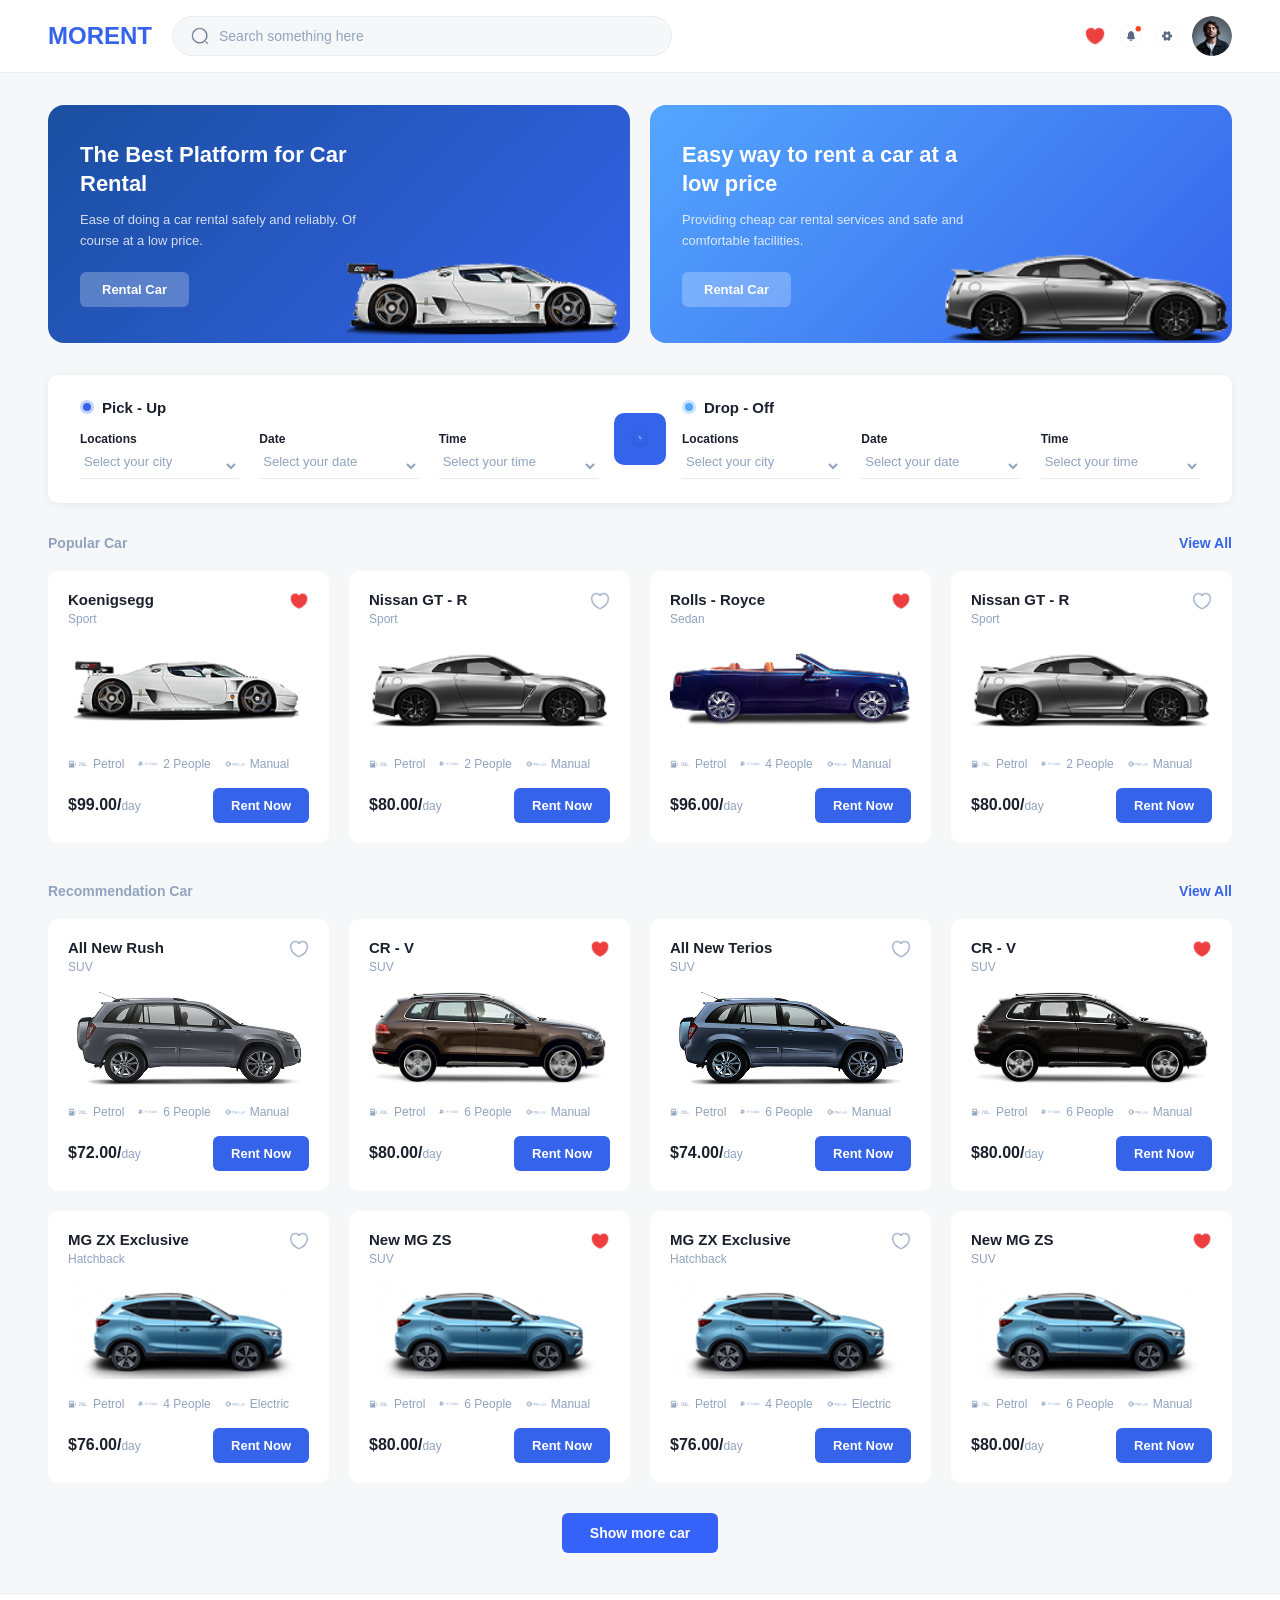
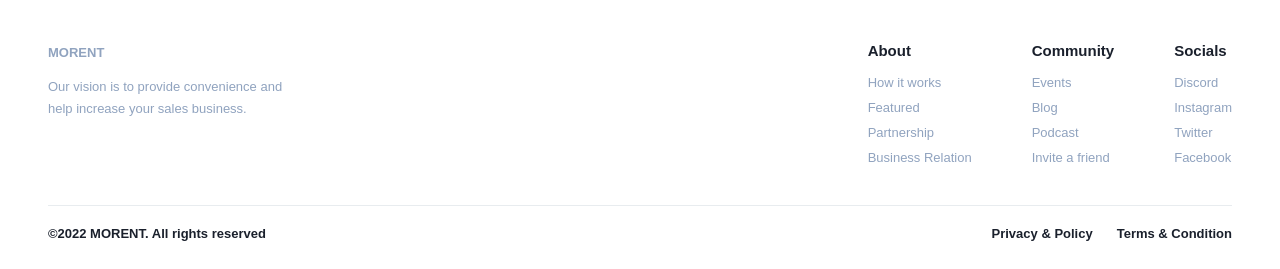
==== commit 8cd1c677: "[final project2.0] solving problems on htlm css and the responsiveness too" ====
--- a/index.html
+++ b/index.html
@@ -392,8 +392,8 @@
     <div class="footer-bottom">
       <span>©2022 MORENT. All rights reserved</span>
       <div>
-        <a href="#">Privacy & Policy</a>
-        <a href="#">Terms & Condition</a>
+        <a href="#">Privacy &amp; Policy</a>
+        <a href="#">Terms &amp; Condition</a>
       </div>
     </div>
   </footer>
--- a/styles/style.css
+++ b/styles/style.css
@@ -6,8 +6,8 @@
 
 body {
   font-family: Arial, sans-serif;
-  background-color: #F6F7F9;
-  color: #1A202C;
+  background-color: #f6f7f9;
+  color: #1a202C;
 }
 
 a {
@@ -17,7 +17,7 @@
 
 .navbar {
   background: white;
-  border-bottom: 1px solid #E8ECEF;
+  border-bottom: 1px solid #e8ecef;
   display: flex;
   align-items: center;
   gap: 20px;
@@ -30,7 +30,7 @@
 .nav-logo {
   font-size: 24px;
   font-weight: bold;
-  color: #3563E9;
+  color: #3563e9;
   flex-shrink: 0;
 }
 
@@ -38,8 +38,8 @@
   display: flex;
   align-items: center;
   gap: 10px;
-  background: #F6F7F9;
-  border: 1px solid #E8ECEF;
+  background: #f6f7f9;
+  border: 1px solid #e8ecef;
   border-radius: 40px;
   padding: 10px 18px;
   flex: 1;
@@ -57,11 +57,11 @@
   outline: none;
   font-size: 14px;
   width: 100%;
-  color: #1A202C;
+  color: #1a202c;
 }
 
 .nav-search input::placeholder {
-  color: #90A3BF;
+  color: #90a3bf;
 }
 
 .nav-right {
@@ -103,11 +103,11 @@
 }
 
 .hero-blue {
-  background: linear-gradient(135deg, #1A4FA0, #3563E9);
+  background: linear-gradient(135deg, #1a4fa0, #3563e9);
 }
 
 .hero-light {
-  background: linear-gradient(135deg, #54A6FF, #3563E9);
+  background: linear-gradient(135deg, #54a6ff, #3563e9);
 }
 
 .hero-text {
@@ -188,12 +188,12 @@
 }
 
 .dot-blue {
-  background: #3563E9;
+  background: #3563e9;
   border: 3px solid #c5d4ff;
 }
 
 .dot-light {
-  background: #54A6FF;
+  background: #54a6ff;
   border: 3px solid #c8e6ff;
 }
 
@@ -217,17 +217,17 @@
 .booking-field select {
   width: 100%;
   border: none;
-  border-bottom: 1px solid #E8ECEF;
+  border-bottom: 1px solid #e8ecef;
   background: transparent;
   font-size: 13px;
-  color: #90A3BF;
+  color: #90a3bf;
   padding-bottom: 8px;
   cursor: pointer;
   outline: none;
 }
 
 .swap-btn {
-  background: #3563E9;
+  background: #3563e9;
   border: none;
   border-radius: 10px;
   width: 52px;
@@ -245,7 +245,7 @@
 }
 
 .swap-btn:hover {
-  background: #1A4FA0;
+  background: #1a4fa0;
 }
 
 .cars-section {
@@ -262,13 +262,13 @@
 .section-label {
   font-size: 14px;
   font-weight: 600;
-  color: #90A3BF;
+  color: #90a3bf;
 }
 
 .view-all {
   font-size: 14px;
   font-weight: 600;
-  color: #3563E9;
+  color: #3563e9;
 }
 
 .view-all:hover {
@@ -316,7 +316,7 @@
 
 .car-type {
   font-size: 12px;
-  color: #90A3BF;
+  color: #90a3bf;
 }
 
 .heart {
@@ -342,7 +342,7 @@
   align-items: center;
   gap: 4px;
   font-size: 12px;
-  color: #90A3BF;
+  color: #90a3bf;
 }
 
 .car-specs img {
@@ -366,11 +366,11 @@
 .price small {
   font-size: 12px;
   font-weight: normal;
-  color: #90A3BF;
+  color: #90a3bf;
 }
 
 .rent-btn {
-  background: #3563E9;
+  background: #3563e9;
   color: white;
   border: none;
   border-radius: 6px;
@@ -381,7 +381,7 @@
 }
 
 .rent-btn:hover {
-  background: #1A4FA0;
+  background: #1a4fa0;
 }
 
 .show-more {
@@ -393,7 +393,7 @@
 }
 
 .show-more-btn {
-  background: #3563E9;
+  background: #3563f9;
   color: white;
   border: none;
   border-radius: 6px;
@@ -404,18 +404,18 @@
 }
 
 .show-more-btn:hover {
-  background: #1A4FA0;
+  background: #1a4fa0;
 }
 
 .show-more span {
   font-size: 14px;
-  color: #90A3BF;
+  color: #90a3bf;
 }
 
 .footer {
   background: white;
-  border-top: 1px solid #E8ECEF;
-  padding: 48px 48px 28px 48px;
+  border-top: 1px solid #e8ecef;
+  padding: 48px 48px 28px ;
 }
 
 .footer-top {
@@ -438,7 +438,7 @@
 
 .footer-brand p {
   font-size: 13px;
-  color: #90A3BF;
+  color: #90a3bf;
   line-height: 1.7;
 }
 
@@ -456,31 +456,37 @@
 .footer-col h5 {
   font-size: 15px;
   font-weight: bold;
-  color: #1A202C;
+  color: #1a202c;
   margin-bottom: 6px;
 }
 
 .footer-col a {
   font-size: 13px;
-  color: #90A3BF;
+  color: #90a3bf;
+}
+
+.footer-bottom a {
+  font-size: 13px;
+  font-weight: bold;
+  color: #1a202c;
 }
 
 .footer-col a:hover {
-  color: #3563E9;
+  color: #3563e9;
 }
 
 .footer-bottom {
   display: flex;
   justify-content: space-between;
   align-items: center;
-  border-top: 1px solid #E8ECEF;
+  border-top: 1px solid #e8ecef;
   padding-top: 20px;
 }
 
 .footer-bottom span {
   font-size: 13px;
   font-weight: bold;
-  color: #1A202C;
+  color: #1a202c;
 }
 
 .footer-bottom div {
@@ -488,22 +494,16 @@
   gap: 24px;
 }
 
-.footer-bottom a {
-  font-size: 13px;
-  font-weight: bold;
-  color: #1A202C;
-}
-
 .footer-bottom a:hover {
-  color: #3563E9;
+  color: #3563e9;
 }
 
 @media (max-width: 1024px) {
-  .navbar        { padding: 14px 24px; }
-  .hero-section  { padding: 24px; }
-  .booking-bar   { margin: 0 24px 28px 24px; padding: 20px 24px; }
-  .cars-section  { padding: 0 24px 32px 24px; }
-  .footer        { padding: 36px 24px 24px 24px; }
+  .navbar { padding: 14px 24px; }
+  .hero-section { padding: 24px; }
+  .booking-bar { margin: 0 24px 28px; }
+  .cars-section { padding: 0 24px 32px; }
+  .footer { padding: 36px 24px 24px; }
 
   .four-cols  { grid-template-columns: repeat(2, 1fr); }
   .three-cols { grid-template-columns: repeat(2, 1fr); }
@@ -512,7 +512,6 @@
 }
 
 @media (max-width: 768px) {
-
   .navbar {
     padding: 14px 16px;
     gap: 12px;
@@ -543,8 +542,9 @@
     padding: 24px 20px;
   }
 
-  .hero-text h2  { font-size: 18px; }
-  .hero-text p   { font-size: 12px; }
+  .hero-text h2 { font-size: 18px; }
+
+  .hero-text p { font-size: 12px; }
 
   .hero-car-img {
     width: 45%;
@@ -557,7 +557,7 @@
 
   .booking-bar {
     flex-direction: column;
-    margin: 0 16px 24px 16px;
+    margin: 0 16px 24px;
     padding: 20px 16px;
     gap: 20px;
   }
@@ -576,13 +576,13 @@
     align-self: center;
   }
 
-  .four-cols  { grid-template-columns: 1fr; }
+  .four-cols { grid-template-columns: 1fr; }
   .three-cols { grid-template-columns: 1fr; }
 
-  .cars-section { padding: 0 16px 28px 16px; }
+  .cars-section { padding: 0 16px 28px; }
 
   .footer {
-    padding: 28px 16px 20px 16px;
+    padding: 28px 16px 20px;
   }
 
   .footer-top {
@@ -620,7 +620,10 @@
     max-height: 120px;
   }
 
-  .rent-btn { padding: 8px 14px; font-size: 12px; }
+  .rent-btn { 
+    padding: 8px 14px; 
+    font-size: 12px; 
+  }
 
   .show-more { flex-direction: column; gap: 10px; }
 
@@ -646,7 +649,7 @@
   align-items: center;
   gap: 5px;
   font-size: 12px;
-  color: #90A3BF;
+  color: #90a3bf;
 }
 
 .spec-icon {
